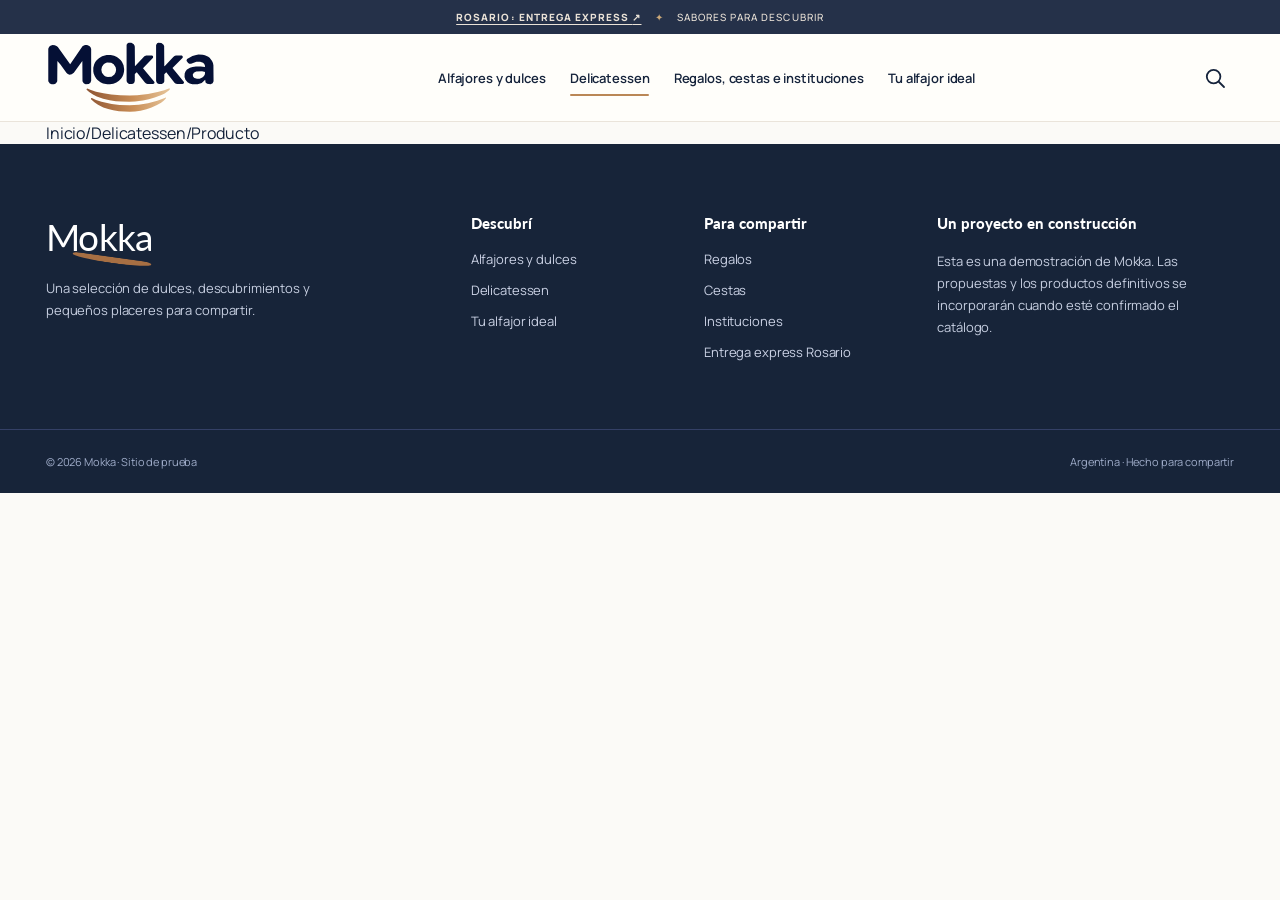
==== delicatessen-producto.html @ d9bcf31e "Create Merengo Delicatessen product detail pages with source references and related products" ====
<!doctype html>
<html lang="es-AR">
<head>
 <meta charset="utf-8">
 <meta name="viewport" content="width=device-width,initial-scale=1">
 <meta name="theme-color" content="#fbfaf7">
 <meta name="description" content="Conocé los productos de la colección Merengo Delicatessen en Mokka. Fotos, presentaciones, categorías y referencias de precio.">
 <title>Producto Delicatessen Merengo | Mokka</title>
 <link rel="preconnect" href="https://fonts.googleapis.com">
 <link rel="preconnect" href="https://fonts.gstatic.com" crossorigin>
 <link href="https://fonts.googleapis.com/css2?family=Manrope:wght@400;500;600;700;800&family=Lato:ital,wght@0,400;0,700;0,900;1,900&display=swap" rel="stylesheet">
 <link rel="stylesheet" href="styles.css">
 <script src="pages.js" defer></script>
 <script src="delicatessen-data.js" defer></script>
 <script src="delicatessen-producto.js" defer></script>
</head>
<body class="inner-page delicatessen-page deli-detail-page">
<div class="announcement"><a class="announce-local-link" href="rosario.html">ROSARIO: ENTREGA EXPRESS <span aria-hidden="true">↗</span></a> <span class="star">✦</span> SABORES PARA DESCUBRIR</div>
<header class="site-header" id="inicio">
  <div class="nav-shell wrap">
    <a class="brand" href="index.html" aria-label="Mokka, volver a Alfajores y dulces"><img src="assets/mokka-logo-premium.svg" alt="Mokka" width="184" height="94"></a>
    <nav class="desktop-nav" aria-label="Navegación principal">
      <a href="index.html">Alfajores y dulces</a>
      <a href="delicatessen.html" class="active" aria-current="page">Delicatessen</a>
      <a href="regalos.html">Regalos, cestas e instituciones</a>
      <a href="index.html#descubri">Tu alfajor ideal</a>
    </nav>
    <div class="nav-actions">
      <a class="icon-btn" href="index.html#alfajores" aria-label="Explorar el catálogo de alfajores" title="Ver alfajores">
        <svg viewBox="0 0 24 24" fill="none" aria-hidden="true"><circle cx="10.6" cy="10.6" r="6.8"/><path d="m16 16 5 5"/></svg>
      </a>
      <button id="menu-toggle" class="icon-btn menu-btn" aria-label="Abrir menú" aria-expanded="false" aria-controls="mobile-nav" type="button">
        <svg viewBox="0 0 24 24" fill="none" aria-hidden="true"><path d="M3 6h18M3 12h18M3 18h18"/></svg>
      </button>
    </div>
  </div>
  <nav id="mobile-nav" class="mobile-nav" aria-label="Navegación móvil" hidden>
    <a href="index.html">Alfajores y dulces</a>
    <a href="delicatessen.html" aria-current="page">Delicatessen</a>
    <a href="regalos.html">Regalos, cestas e instituciones</a>
    <a href="index.html#descubri">Tu alfajor ideal</a>
  
    <a href="rosario.html">Entrega express Rosario</a>
  </nav>
</header>

<main class="wrap deli-detail-main">
  <nav class="deli-detail-breadcrumb" aria-label="Ruta de navegación"><a href="index.html">Inicio</a><span aria-hidden="true">/</span><a href="delicatessen.html">Delicatessen</a><span aria-hidden="true">/</span><span id="deli-detail-crumb">Producto</span></nav>
  <section id="deli-detail-not-found" class="deli-detail-not-found" hidden>
    <h1>Este producto no está en el catálogo.</h1>
    <p>Volvé a Delicatessen para explorar los productos Merengo.</p>
    <a class="btn btn-hot" href="delicatessen.html#catalogo-deli">Ver productos <span aria-hidden="true">↗</span></a>
  </section>
  <div id="deli-detail-content" hidden>
    <section class="deli-detail-columns">
      <div class="deli-detail-photo">
        <img id="deli-detail-image" alt="" width="700" height="700">
        <span>Fotografía del fabricante. Uso de referencia para el prototipo.</span>
      </div>
      <div class="deli-detail-description">
        <div class="deli-detail-eyebrow">MERENGO · <span id="deli-detail-category"></span></div>
        <h1 id="deli-detail-name"></h1>
        <p id="deli-detail-pack" class="deli-detail-pack"></p>
        <p id="deli-detail-text"></p>
        <div id="deli-detail-tags" class="deli-product-tags"></div>
        <div class="deli-detail-pricing">
          <div class="deli-detail-price" id="deli-detail-price"></div>
          <span>Precio minorista publicado por Merengo · referencia, no precio de Mokka</span>
          <a id="deli-detail-source" href="https://alfajoresmerengo.com/productos/" target="_blank" rel="noopener noreferrer">Ver producto y precio en Merengo ↗</a>
        </div>
        <div class="deli-detail-actions">
          <button class="btn btn-hot" type="button" disabled>Comprar en Tiendanube · Próximamente</button>
          <a class="btn btn-hero-secondary" href="delicatessen.html#catalogo-deli">Volver a Delicatessen ↗</a>
        </div>
        <p class="deli-detail-disclaimer">No se procesan compras en esta maqueta. La venta, el precio final, el stock y las opciones de entrega se cargarán en la tienda Tiendanube de Mokka.</p>
      </div>
    </section>
    <section class="detail-services" aria-label="Opciones de entrega">
      <div><strong>📦 Envíos a todo el país</strong><span>Opciones y plazos según destino, al conectar Tiendanube.</span></div>
      <div><strong>🛵 Express en Rosario</strong><span>$5.000 · Gratis desde $100.000 en la zona habilitada.</span></div>
      <div><strong>🕘 Pedidos hasta las 21 h</strong><span>Entrega express sujeta a disponibilidad de mensajería.</span></div>
      <div><strong>📍 Retiro en Terminal</strong><span>Sin cargo cuando esté habilitado en el checkout.</span></div>
    </section>
    <section class="deli-related section">
      <div class="section-heading">
        <div><span class="eyebrow mini">PARA SEGUIR DESCUBRIENDO</span><h2>Más de Merengo.</h2></div>
        <a class="link-arrow" href="delicatessen.html#catalogo-deli">Ver catálogo ↗</a>
      </div>
      <div id="deli-related-grid" class="deli-product-grid"></div>
    </section>
  </div>
</main>
<footer class="footer">
  <div class="wrap footer-grid">
    <div class="footer-about"><div class="footer-logo">Mokka<span class="footer-smile"></span></div><p>Una selección de dulces, descubrimientos y pequeños placeres para compartir.</p></div>
    <div><h3>Descubrí</h3><a href="index.html">Alfajores y dulces</a><a href="delicatessen.html">Delicatessen</a><a href="index.html#descubri">Tu alfajor ideal</a></div>
    <div><h3>Para compartir</h3><a href="regalos.html">Regalos</a><a href="regalos.html#cestas">Cestas</a><a href="regalos.html#instituciones">Instituciones</a><a href="rosario.html">Entrega express Rosario</a></div>
    <div class="footer-news"><h3>Un proyecto en construcción</h3><p>Esta es una demostración de Mokka. Las propuestas y los productos definitivos se incorporarán cuando esté confirmado el catálogo.</p></div>
  </div>
  <div class="wrap footer-bottom"><span>© 2026 Mokka · Sitio de prueba</span><span>Argentina · Hecho para compartir</span></div>
</footer>

</body>
</html>
---- styles.css ----
:root{--ink:#15233B;--accent:#A76F43;--gold:#C89B64;--cream:#FBF9F5;--light:#F5EEE5;--muted:#6D706F;--border:#E9E2D9;--radius:18px}
*{box-sizing:border-box}html{scroll-behavior:smooth;scroll-padding-top:104px}body{margin:0;background:#FBFAF7;color:var(--ink);font-family:"DM Sans",Arial,sans-serif;-webkit-font-smoothing:antialiased}button,input{font:inherit}button{cursor:pointer}a{color:inherit;text-decoration:none}img{max-width:100%;display:block}h1,h2,h3,p{margin-top:0}h1,h2,h3{font-family:"DM Sans",Arial,sans-serif;letter-spacing:-.045em}h2{font-size:clamp(32px,3.4vw,52px);line-height:1.07;margin-bottom:12px;font-weight:900}em{font-style:normal;color:var(--accent)}.wrap{max-width:1320px;margin:0 auto;padding:0 46px}.section{padding-top:102px;padding-bottom:105px}.period{color:var(--accent)}.eyebrow{font-size:12px;letter-spacing:.2em;font-weight:800}.eyebrow.mini{font-size:11px;letter-spacing:.17em;color:#956638}.announcement{background:#15233B;color:white;text-align:center;padding:9px 10px;font-weight:600;font-size:10px;letter-spacing:.14em}.announcement .star{color:#C89B64;margin:0 10px}.announcement strong{color:#E8CDA6}.site-header{height:88px;background:white;position:sticky;top:0;z-index:40;box-shadow:0 1px 0 #e8e5df}.nav-shell{height:100%;display:flex;align-items:center;justify-content:space-between;gap:20px}.brand{width:170px;display:flex;align-items:center;align-self:stretch;flex-shrink:0}.brand img{width:174px;height:78px;object-fit:contain}.desktop-nav{display:flex;align-items:center;gap:38px;font-weight:800;font-size:14px}.desktop-nav a{position:relative;padding:36px 0}.desktop-nav a:after{content:"";height:3px;border-radius:10px;background:linear-gradient(90deg,var(--accent),var(--gold));position:absolute;left:0;right:0;bottom:26px;transform:scaleX(0);transition:transform .2s}.desktop-nav a:hover:after,.desktop-nav a.active:after{transform:scaleX(1)}.nav-actions{display:flex;align-items:center;gap:12px}.icon-btn{position:relative;width:37px;height:37px;background:transparent;border:0;display:grid;place-items:center;color:var(--ink);padding:5px}.icon-btn svg{width:24px;height:24px;stroke:currentColor;stroke-width:1.8;stroke-linecap:round;stroke-linejoin:round}.cart-count{position:absolute;right:-5px;top:-3px;background:var(--accent);color:white;min-width:19px;height:19px;border-radius:50%;display:grid;place-items:center;font-size:10px;font-weight:800}.menu-btn{display:none}.search-box{background:white;border-top:1px solid var(--border);box-shadow:0 20px 30px #1c103212;padding:24px 0}.search-box .wrap{display:flex;align-items:center;gap:18px}.search-box label{font-size:12px;font-weight:800;white-space:nowrap}.search-box input{border:1px solid #ded5d2;border-radius:99px;padding:13px 18px;flex:1;min-width:0;outline-color:var(--accent)}.search-box button{font-size:28px;border:0;background:none;color:var(--ink)}.mobile-nav{background:white;border-top:1px solid var(--border);padding:16px 28px;box-shadow:0 20px 30px #1c103212}.mobile-nav a{display:block;padding:11px 0;font-weight:800}.hero{min-height:590px;position:relative;display:grid;grid-template-columns:46% 54%;background:#F1E8DC;overflow:hidden}.hero-text{z-index:2;padding:92px 7% 84px max(46px,calc((100vw - 1228px)/2));background:linear-gradient(110deg,#FAF7F1 28%,#F1E8DC 100%);position:relative;display:flex;flex-direction:column;align-items:flex-start}.hero-text h1{font-size:clamp(50px,5.25vw,86px);line-height:1.01;letter-spacing:-.055em;font-weight:900;margin:26px 0 26px;white-space:nowrap}.hero-text p{max-width:430px;font-size:18px;line-height:1.65;color:#283652}.accent-dot{display:inline-block;background:var(--accent);border-radius:50%;height:7px;width:7px;margin-right:8px;vertical-align:2px}.hero-buttons{display:flex;align-items:center;gap:24px;flex-wrap:wrap;margin-top:17px}.btn{border:0;border-radius:100px;display:inline-flex;align-items:center;justify-content:center;gap:20px;padding:16px 28px;font-weight:800;font-size:15px;white-space:nowrap;transition:transform .2s,box-shadow .2s}.btn:hover{transform:translateY(-2px);box-shadow:0 10px 25px #A76F4330}.btn span{font-size:19px;font-weight:400}.btn-hot{background:var(--accent);color:white}.btn-navy{background:var(--ink);color:white}.text-link{font-weight:800;font-size:14px;border-bottom:1px solid;padding-bottom:5px}.text-link span,.link-arrow span{margin-left:6px}.hero-foot{margin-top:auto;padding-top:50px;font-size:12px;color:#707083;font-weight:700}.sparkle{color:var(--accent);font-size:23px;vertical-align:-4px;margin-right:8px}.hero-image{position:relative;overflow:hidden;background:#C9B098}.hero-image img{width:100%;height:100%;object-fit:cover;object-position:center;filter:saturate(1.08)}.hero-image:before{content:"";position:absolute;inset:0;background:linear-gradient(90deg,#F1E8DC29,transparent 34%);z-index:1;pointer-events:none}.floating-stamp{position:absolute;z-index:2;right:8%;bottom:14%;width:118px;height:118px;background:#F5E9D8;color:var(--accent);border-radius:50%;transform:rotate(13deg);display:flex;flex-direction:column;align-items:center;justify-content:center;box-shadow:0 8px 28px #2b130f20}.floating-stamp span{font-weight:900;font-size:11px;letter-spacing:.15em}.floating-stamp strong{font-family:"DM Sans",Arial,sans-serif;letter-spacing:-.05em;font-size:29px;font-weight:900}.hero-bottom-wave{position:absolute;bottom:-1px;left:0;right:0;height:40px;background:#FBFAF7;clip-path:ellipse(60% 90% at 50% 100%);z-index:3}.section-heading{display:flex;justify-content:space-between;align-items:end;gap:25px;margin-bottom:34px}.section-heading h2{margin-top:11px}.section-heading p{color:var(--muted);margin:0;font-size:15px}.link-arrow{background:none;border:0;color:var(--accent);font-size:14px;text-decoration:underline;font-weight:800;white-space:nowrap;margin-bottom:9px}.wiggle{font-size:33px;color:#C79B68;display:inline-block;transform:rotate(10deg)}.brands-grid{display:grid;grid-template-columns:repeat(4,minmax(0,1fr));gap:17px}.brand-card{border:0;text-align:center;border-radius:24px;background:#F7F1E9;padding:23px 12px 18px;min-height:330px;display:flex;flex-direction:column;align-items:center;justify-content:space-between;overflow:hidden;transition:transform .2s,box-shadow .2s}.brand-card:hover{transform:translateY(-6px);box-shadow:0 14px 28px #15233B14}.brand-merengo{background:#F5EFE6}.brand-zafarrancho{background:#F4EBDD}.brand-quinta{background:#f5eee6}.brand-entredos{background:#ebf3ec}.brand-havanna{background:#F2EADF}.brand-title{font-size:31px;line-height:1.1;min-height:50px;display:flex;align-items:center;justify-content:center;letter-spacing:-.055em;font-weight:900;color:#55211c}.brand-title.cursive{font-family:Georgia,serif;font-style:italic;letter-spacing:-.08em}.brand-zafarrancho .brand-title{color:#bd2320;font-size:26px}.brand-entredos .brand-title{color:#142c3c}.brand-havanna .brand-title{font-size:25px;letter-spacing:.03em}.brand-photo{display:block;height:170px;width:100%;border-radius:17px;overflow:hidden;mix-blend-mode:multiply}.brand-photo img{width:100%;height:100%;object-fit:cover;transition:transform .3s}.brand-card:hover img{transform:scale(1.07)}.brand-link{font-weight:800;font-size:12px;display:flex;gap:10px;align-items:center}.brand-link b{font-size:16px}.quiz-section{background:linear-gradient(111deg,#F6F0E8 0%,#F6F1E9 100%);position:relative;overflow:hidden}.quiz-section:before{content:"";position:absolute;width:330px;height:330px;border:55px solid #E7D9C7;border-radius:50%;right:-240px;top:-180px}.quiz-layout{display:grid;grid-template-columns:29% 71%;gap:36px;position:relative}.quiz-top h2{font-size:clamp(35px,3.5vw,57px);margin-top:14px}.quiz-top p{font-size:15px;line-height:1.75;color:#36415f;max-width:340px}.quiz-tip{font-size:13px;color:#816C57;font-weight:700;margin-top:24px}.quiz-tip span{color:var(--accent);font-size:20px;vertical-align:-2px;margin-right:7px}.preference-grid{display:grid;grid-template-columns:repeat(5,minmax(0,1fr));gap:11px}.preference{background:#FAF7F1;border:2px solid transparent;position:relative;border-radius:22px;min-height:164px;padding:16px 8px;display:flex;flex-direction:column;justify-content:center;align-items:center;gap:13px;transition:transform .16s,border-color .16s,background .16s}.preference:hover{transform:translateY(-3px)}.preference[aria-pressed=true]{border-color:var(--accent);background:white}.preference-emoji{font-size:50px;line-height:1.2}.preference strong{font-size:13px;line-height:1.3;text-align:center;font-weight:900}.option-check{position:absolute;right:-8px;top:-10px;background:var(--accent);color:white;border-radius:50%;height:26px;width:26px;place-items:center;font-weight:900;display:none}.preference[aria-pressed=true] .option-check{display:grid}.quiz-cta{display:flex;align-items:center;gap:24px;margin-top:26px}.muted-link{background:none;border:0;color:#776A5A;text-decoration:underline;font-weight:700;font-size:12px}.products-section{padding-bottom:115px}.products-grid{display:grid;grid-template-columns:repeat(4,minmax(0,1fr));gap:24px}.product-card{border:1px solid var(--border);border-radius:20px;background:white;overflow:hidden;display:flex;flex-direction:column;transition:box-shadow .2s,transform .2s}.product-card:hover{transform:translateY(-4px);box-shadow:0 14px 30px #15233B13}.product-photo{height:245px;overflow:hidden;position:relative;background:#F5EEE6}.product-photo img{width:100%;height:100%;object-fit:cover;transition:transform .3s}.product-card:hover img{transform:scale(1.05)}.product-tag{position:absolute;top:13px;left:13px;background:#fffdf7;color:var(--ink);border-radius:99px;padding:7px 12px;font-size:10px;font-weight:800;box-shadow:0 3px 9px #0000000c}.product-body{padding:20px 18px 18px;display:flex;flex-direction:column;flex:1}.product-brand{font-size:11px;letter-spacing:.1em;color:var(--accent);font-weight:900;text-transform:uppercase}.product-title{font-size:20px;line-height:1.18;margin:9px 0 10px;font-weight:900}.product-desc{font-size:12px;line-height:1.5;color:var(--muted);flex:1}.product-bottom{display:flex;align-items:center;justify-content:space-between;gap:8px;margin-top:15px}.product-bottom strong{font-size:18px}.add-cart{background:var(--ink);color:white;border:0;border-radius:99px;padding:10px 13px;font-size:12px;font-weight:800}.add-cart:hover{background:var(--accent)}.demo-disclaimer{color:#777b8a;font-size:11px;line-height:1.6;margin:25px 0 0}.active-filter{font-size:12px;font-weight:800;background:#F6EEE4;color:#845B39;padding:8px 15px;border-radius:99px;width:max-content;margin:-10px 0 20px}.empty-products{grid-column:1/-1;padding:55px;border:1px dashed #CCB99F;border-radius:25px;text-align:center;color:#525a70}.gift-section{background:#F5EEE3;padding:0}.gift-layout{display:grid;grid-template-columns:1fr 1fr;align-items:stretch;min-height:465px;padding:0}.gift-photo{min-height:465px;overflow:hidden}.gift-photo img{width:100%;height:100%;object-fit:cover}.gift-text{padding:70px 8%;display:flex;flex-direction:column;align-items:flex-start;justify-content:center}.gift-text h2{font-size:clamp(38px,4vw,61px);max-width:500px;margin:13px 0 23px}.gift-text p{max-width:460px;line-height:1.8;color:#40506b;font-size:16px;margin-bottom:30px}.tiny-note{color:#8E7560;font-size:12px;margin-top:25px;font-weight:800}.marquee{background:#A76F43;color:white;overflow:hidden;font-family:"DM Sans",Arial,sans-serif;font-weight:900;font-size:22px;letter-spacing:.035em;white-space:nowrap;padding:17px 0}.marquee div{width:max-content;margin:auto}.marquee span{color:#E3C598;margin:0 16px}.footer{background:#15233B;color:white;padding:70px 0 24px}.footer-grid{display:grid;grid-template-columns:2fr 1fr 1fr 1.55fr;gap:42px}.footer h3{font-size:15px;letter-spacing:0;font-weight:900;margin:0 0 18px}.footer p{color:#c6cee0;line-height:1.7;font-size:13px}.footer a,.footer-note{display:block;color:#cbd2e5;font-size:13px;margin-bottom:13px}.footer a:hover{color:white}.footer-logo{font-family:"DM Sans",Arial,sans-serif;font-weight:900;font-size:37px;position:relative;display:inline-block;margin:0 0 18px;letter-spacing:-.05em}.footer-smile{height:8px;width:80px;position:absolute;bottom:-4px;left:26px;border-bottom:6px solid var(--accent);border-radius:50%;transform:rotate(8deg)}.footer-about p{max-width:290px}.footer-news form{display:flex;border:1px solid #647091;border-radius:9px;height:42px;overflow:hidden}.footer-news input{min-width:0;flex:1;background:transparent;color:white;border:0;padding:0 13px;outline:0;font-size:12px}.footer-news input::placeholder{color:#abb7d5}.footer-news button{background:var(--accent);color:white;border:0;width:44px;font-size:21px}.footer-news small{display:block;font-size:10px;color:#8894b4;margin-top:10px}.footer-bottom{border-top:1px solid #344066;margin-top:55px;padding-top:24px;display:flex;align-items:center;justify-content:space-between;font-size:11px;color:#9facc9}.footer-note{font-size:12px}.cart-backdrop{position:fixed;inset:0;background:#15233B7c;z-index:60}.cart-drawer{position:fixed;top:0;bottom:0;right:0;width:min(465px,100%);z-index:61;background:white;display:flex;flex-direction:column;transform:translateX(104%);transition:transform .26s ease;box-shadow:-10px 0 50px #15233B23}.cart-drawer.open{transform:translateX(0)}.drawer-top{display:flex;justify-content:space-between;align-items:center;border-bottom:1px solid #eee;padding:30px}.drawer-top h2{font-size:28px;margin:8px 0 0}.drawer-top h2 span{color:var(--accent)}.drawer-top button{background:none;border:0;font-size:31px}.cart-items{padding:20px 30px;flex:1;overflow:auto}.cart-line{display:flex;justify-content:space-between;gap:12px;padding:17px 0;border-bottom:1px solid #eee}.cart-line strong{font-size:15px}.cart-line small{display:block;color:#70758a;margin:7px 0}.cart-line button{background:none;border:0;color:var(--accent);font-weight:800;font-size:12px}.drawer-bottom{padding:25px 30px 32px;border-top:1px solid #eee}.drawer-total{display:flex;justify-content:space-between;margin-bottom:17px}.drawer-total strong{font-size:22px}.drawer-bottom .btn{width:100%}.drawer-bottom p{font-size:11px;color:#71778c;margin:14px 0 0;text-align:center}.toast{position:fixed;bottom:30px;left:50%;transform:translate(-50%,90px);background:#15233B;color:white;border-radius:99px;padding:13px 22px;z-index:75;font-size:13px;font-weight:800;box-shadow:0 10px 35px #15233B30;opacity:0;transition:all .2s;pointer-events:none}.toast.show{opacity:1;transform:translate(-50%,0)}[hidden]{display:none!important}
@media(max-width:1180px){.wrap{padding:0 28px}.desktop-nav{gap:22px}.hero-text{padding-left:50px;padding-right:20px}.hero-text h1{font-size:clamp(48px,5.1vw,70px)}.quiz-layout{grid-template-columns:1fr}.quiz-top p{max-width:700px}.preference-grid{max-width:100%}.product-photo{height:210px}.brand-photo{height:140px}.brand-card{min-height:305px}}
@media(max-width:850px){.site-header{height:76px}.brand{width:150px}.brand img{width:150px;height:70px}.desktop-nav{display:none}.menu-btn{display:grid}.hero{grid-template-columns:1fr;min-height:0}.hero-text{padding:55px 28px 42px}.hero-text h1{font-size:clamp(46px,8.5vw,75px);white-space:normal;margin:18px 0}.hero-image{height:410px}.hero-foot{padding-top:35px}.hero-bottom-wave{height:22px}.section{padding-top:70px;padding-bottom:70px}.brands-grid{grid-template-columns:repeat(3,minmax(0,1fr))}.preference-grid{grid-template-columns:repeat(3,minmax(0,1fr))}.products-grid{grid-template-columns:repeat(2,minmax(0,1fr))}.gift-layout{grid-template-columns:1fr}.gift-photo{min-height:380px;height:380px}.gift-text{padding:60px 28px}.footer-grid{grid-template-columns:repeat(2,1fr)}}
@media(max-width:560px){.announcement{font-size:9px;letter-spacing:.045em}.wrap{padding:0 19px}.site-header{height:66px}.brand{width:129px}.brand img{width:129px;height:59px}.nav-actions{gap:5px}.icon-btn{width:33px;height:33px}.hero-text{padding:41px 23px 37px}.hero-text h1{font-size:clamp(43px,10vw,62px);margin:17px 0}.hero-text p{font-size:15px}.hero-buttons{gap:18px}.btn{padding:14px 22px;font-size:13px}.hero-foot{padding-top:27px;font-size:11px}.hero-image{height:325px}.floating-stamp{width:90px;height:90px;right:6%;bottom:10%}.floating-stamp strong{font-size:24px}.section{padding-top:55px;padding-bottom:65px}.section-heading{align-items:start;flex-direction:column;gap:16px}.section-heading h2{font-size:34px}.brands-grid{grid-template-columns:repeat(2,minmax(0,1fr));gap:11px}.brand-card{min-height:265px;padding:18px 8px 14px;border-radius:19px}.brand-title{font-size:25px;min-height:45px}.brand-zafarrancho .brand-title{font-size:21px}.brand-photo{height:132px}.brand-link{font-size:11px}.quiz-layout{gap:19px}.quiz-top h2{font-size:39px}.preference-grid{grid-template-columns:repeat(2,minmax(0,1fr));gap:10px}.preference{min-height:135px}.preference-emoji{font-size:36px}.preference strong{font-size:12px}.quiz-cta{gap:12px;flex-wrap:wrap}.products-grid{gap:12px}.product-photo{height:165px}.product-body{padding:12px}.product-title{font-size:16px}.product-desc{font-size:11px}.product-bottom{align-items:flex-start;flex-direction:column}.product-bottom strong{font-size:15px}.add-cart{width:100%;padding:9px}.gift-photo{min-height:270px;height:270px}.gift-text h2{font-size:39px}.gift-text{padding:48px 22px}.footer{padding-top:55px}.footer-grid{grid-template-columns:1fr 1fr;gap:30px 18px}.footer-about,.footer-news{grid-column:span 2}.footer-bottom{gap:10px;flex-direction:column;align-items:flex-start}.search-box .wrap{flex-wrap:wrap}.search-box label{width:100%}.search-box input{flex:1}.cart-items{padding:15px 22px}.drawer-top,.drawer-bottom{padding:22px}}
@media(prefers-reduced-motion:reduce){*,*:before,*:after{scroll-behavior:auto!important;transition:none!important}}


.deli-section{padding-top:0}.deli-block{background:#e9edf3;border-radius:30px;min-height:240px;display:grid;grid-template-columns:250px 1fr auto;gap:32px;align-items:center;padding:35px 45px}.deli-icon{font-size:76px;white-space:nowrap}.deli-icon span{font-size:30px;color:var(--accent)}.deli-block h2{font-size:clamp(29px,3vw,44px);margin:11px 0}.deli-block p{font-size:14px;line-height:1.65;max-width:560px;margin:0;color:#4b5570}.deli-coming{color:#876039;font-size:11px;letter-spacing:.12em;font-weight:900;align-self:start;white-space:nowrap}.brand-card.selected{outline:3px solid var(--accent);outline-offset:2px}
@media(max-width:1000px){.deli-block{grid-template-columns:140px 1fr;gap:20px}.deli-coming{grid-column:2;align-self:auto}.deli-icon{font-size:46px}}
@media(max-width:560px){.deli-block{grid-template-columns:1fr;padding:27px 24px;border-radius:24px;gap:12px}.deli-icon{font-size:46px}.deli-coming{grid-column:auto}}

.brand-saboree{background:#fff2e8}.brand-saboree .brand-title{color:#7c3429;font-family:Georgia,serif;font-size:30px}.brand-santafesino{background:#fcf3e9}.brand-santafesino .brand-title{font-family:Georgia,serif;font-size:26px;color:#945237}


/* MOKKA / premium 2026 theme
   Warm ivory, toasted caramel and espresso accents — original layout and mechanics retained. */
body{background:#FBFAF7;color:var(--ink);font-weight:400}
h1,h2,h3{font-family:"DM Sans",Arial,sans-serif;letter-spacing:-.045em}
h2{font-weight:800;letter-spacing:-.045em}
em{color:#94643B;font-family:"Fraunces",Georgia,serif;font-style:italic;font-weight:500;letter-spacing:-.065em}
a:focus-visible,button:focus-visible,input:focus-visible{outline:2px solid #9C714A;outline-offset:4px}
.announcement{background:#253149;color:#EAE2D7;letter-spacing:.105em;font-weight:500;padding:10px}
.announcement strong{color:#E5C69E;font-weight:700}
.announcement .star{color:#CBA879}
.site-header{background:#fffefa;box-shadow:none;border-bottom:1px solid #EAE4DB}
.desktop-nav{font-weight:650;gap:31px}
.desktop-nav a:after{height:2px;background:#BA8756;bottom:27px}
.brand img{filter:none}
.cart-count{background:#A8764A}
.hero{min-height:600px;background:#F3EBE0}
.hero-text{background:linear-gradient(110deg,#FCFAF6 17%,#F5EEE5 100%);padding-top:100px;padding-bottom:84px}
.hero-text h1{font-weight:800;line-height:1.06;letter-spacing:-.055em;font-size:clamp(48px,5.1vw,80px);margin:29px 0 26px}
.hero-text p{color:#515B65;line-height:1.75;font-size:17px}
.hero-foot{color:#827666;font-size:12px}
.eyebrow{color:#6F5D4D;font-weight:700;letter-spacing:.165em}
.eyebrow.mini{color:#93734E}
.accent-dot{background:#B38356}
.sparkle,.period{color:#B38356}
.btn{border-radius:11px;padding:16px 24px;gap:24px;font-weight:650;letter-spacing:.005em;box-shadow:0 5px 12px #15233B09}
.btn:hover{box-shadow:0 14px 24px #15233B1a;transform:translateY(-2px)}
.btn-hot{background:#27364D;color:#fff}
.btn-hot:hover{background:#182943}
.btn-navy{background:#A16E45;color:#fff}
.btn-navy:hover{background:#86552F}
.text-link{border-bottom-color:#BFA98C;font-weight:650}
.hero-image{background:#CDAF94}
.hero-image img{filter:saturate(.97) contrast(1.02)}
.floating-stamp{background:#FAF6EE;color:#765333;width:102px;height:102px;transform:rotate(8deg);box-shadow:0 9px 28px #4A30231F;border:1px solid #E7DAC6}
.floating-stamp strong{font-size:25px;font-weight:700}
.hero-bottom-wave{background:#FBFAF7;height:27px}
.section{padding-top:93px;padding-bottom:97px}
.section-heading h2{font-weight:800}
.section-heading p{color:#707272}
.wiggle{color:#C69E6A;font-size:25px}
.link-arrow{color:#81572F;text-decoration:none;border-bottom:1px solid #CDBA9F;padding-bottom:4px;font-weight:700}
.brands-grid{gap:18px}
.brand-card,.brand-merengo,.brand-zafarrancho,.brand-quinta,.brand-entredos,.brand-havanna,.brand-saboree,.brand-santafesino{background:#F5F0E9;border:1px solid #EBE2D6;border-radius:16px;padding:23px 12px 16px}
.brand-card:hover{box-shadow:0 15px 28px #18294312;transform:translateY(-3px);border-color:#CDBCA4}
.brand-card.selected{outline:2px solid #A77A4D;outline-offset:3px}
.brand-title{color:#50392D;font-weight:800}
.brand-zafarrancho .brand-title{color:#693F2C}
.brand-entredos .brand-title{color:#303F40}
.brand-photo{border-radius:10px;mix-blend-mode:normal}
.brand-link{font-weight:650;color:#6F5138}
.quiz-section{background:linear-gradient(110deg,#F2ECE3 0%,#F8F3EB 100%)}
.quiz-section:before{border-color:#E8DDCF;width:270px;height:270px;right:-200px;top:-180px}
.quiz-top p{color:#636768}
.quiz-tip{color:#8A7967}
.quiz-tip span{color:#9E7850}
.preference{background:#FFFCF8;border:1px solid #E4DACE;border-radius:15px;box-shadow:0 5px 17px #473A2908}
.preference:hover{border-color:#C5A984}
.preference[aria-pressed=true]{border:2px solid #A97B4C;background:#FEFDF9;box-shadow:0 8px 24px #7153351B}
.preference-emoji{font-size:39px}
.preference strong{font-weight:700;color:#314056}
.option-check{background:#A67A50}
.muted-link{color:#766F67}
.products-grid{gap:20px}
.product-card{border-radius:16px;border:1px solid #E8E1D9;box-shadow:0 2px 9px #27231A06}
.product-card:hover{transform:translateY(-3px);box-shadow:0 15px 30px #16213712}
.product-photo{background:#F6F0E7}
.product-tag{background:#FBF9F3;color:#6F5138;font-weight:650;border:1px solid #EDE3D4}
.product-brand{color:#956B43;letter-spacing:.13em}
.product-title{font-weight:750}
.add-cart{background:#27364D;font-weight:650}
.add-cart:hover{background:#9C7046}
.active-filter{color:#7D5636;background:#F1E7DB}
.deli-block{background:#EFEBE4}
.deli-coming{color:#9B704C}
.gift-section{background:#F4EEE5}
.gift-text p{color:#696963}
.tiny-note{color:#7A6858}
.marquee{background:#9C6D47;color:#FFFCF8;font-size:16px;letter-spacing:.10em;padding:15px 0;font-weight:650}
.marquee span{color:#E9CB9C}
.footer{background:#172439}
.footer-news button{background:#A7764E}
.footer-news button:hover{background:#8B5E3C}
.toast{background:#27364D}
@media(max-width:850px){.hero-text{padding:55px 28px 42px}.hero-text h1{font-size:clamp(46px,8.5vw,75px)}.section{padding-top:70px;padding-bottom:70px}.floating-stamp{width:90px;height:90px}}
@media(max-width:560px){.hero-text{padding:41px 23px 37px}.hero-text h1{font-size:clamp(43px,10vw,61px)}.hero-text p{font-size:15px}.section{padding-top:55px;padding-bottom:65px}.brand-card{padding:17px 8px 14px}.preference-emoji{font-size:34px}.product-card{border-radius:13px}}


/* Nov 2026: editorial storefront refresh — alfajor-led hero and more refined typography. */
:root{
  --heading-font:"DM Serif Display", Georgia, "Times New Roman", serif;
  --body-font:"Manrope", Arial, Helvetica, sans-serif;
}
html,body{font-family:var(--body-font)}
body{font-weight:400;letter-spacing:-.008em}
button,input,textarea,select{font-family:var(--body-font)}
h1,h2,h3{font-family:var(--heading-font);font-weight:400;letter-spacing:-.023em}
h2{font-weight:400;letter-spacing:-.022em;line-height:1.1}
h2 em,h1 em,.gift-text h2 em,.quiz-top h2 em{font-family:var(--heading-font);font-style:italic;font-weight:400;letter-spacing:-.028em;color:#99643f}
.eyebrow,.eyebrow.mini{font-family:var(--body-font);font-weight:700;letter-spacing:.19em}
.desktop-nav{font-family:var(--body-font);font-size:13px;font-weight:600}
.section-heading h2{font-family:var(--heading-font);font-weight:400;letter-spacing:-.025em;font-size:clamp(39px,4vw,61px)}
.section-heading p{font-size:14px}
.hero{
  min-height:615px;
  grid-template-columns:48% 52%;
  background:#f4ebdf;
}
.hero-text{
  background:#faf6ef;
  padding-top:109px;
  padding-bottom:80px;
  padding-right:6%;
}
.hero-text h1{
  font-family:var(--heading-font);
  font-size:clamp(61px,5.7vw,91px);
  font-weight:400;
  letter-spacing:-.034em;
  line-height:.99;
  margin:34px 0 29px;
  white-space:normal;
}
.hero-text h1 em{
  display:inline-block;
  font-weight:400;
  font-style:italic;
  white-space:nowrap;
}
.hero-text p{
  font-family:var(--body-font);
  color:#5d5a52;
  font-size:16px;
  line-height:1.85;
  max-width:405px;
}
.hero-text .eyebrow{color:#805e42;font-size:11px;letter-spacing:.16em}
.hero-image{
  position:relative;
  background:radial-gradient(ellipse at 48% 44%,#fff3e6 0%,#f0ddc6 55%,#e4cfb5 100%);
  display:flex;
  align-items:center;
  justify-content:center;
  padding:55px 42px 62px;
}
.hero-image:before{
  content:"";
  position:absolute;
  pointer-events:none;
  z-index:0;
  width:min(64vw,475px);
  height:min(64vw,475px);
  background:#f9ecda;
  border:1px solid #e5d0b4;
  opacity:.5;
  border-radius:50%;
  top:50%;left:50%;
  transform:translate(-50%,-50%);
}
.hero-image img{
  position:relative;
  z-index:1;
  width:min(100%,525px);
  height:auto;
  max-height:490px;
  aspect-ratio:1/1;
  object-fit:contain;
  object-position:center;
  border-radius:12px;
  filter:contrast(1.02) saturate(.96);
  mix-blend-mode:multiply;
  box-shadow:none;
}
.hero-image-caption{
  position:absolute;
  z-index:2;
  bottom:41px;
  right:40px;
  font-size:11px;
  letter-spacing:.09em;
  text-transform:uppercase;
  color:#816447;
  background:#fffaf4dc;
  padding:9px 13px;
  border:1px solid #ead8c5;
}
.hero-bottom-wave{display:none}
.hero-foot{padding-top:50px;font-family:var(--body-font);font-size:11px;letter-spacing:.08em;text-transform:uppercase;color:#937e67}
.btn{font-family:var(--body-font);font-size:13px;font-weight:700;letter-spacing:.025em}
.text-link,.brand-link,.link-arrow,.product-brand{font-family:var(--body-font)}
.brand-title{font-family:var(--heading-font);letter-spacing:-.035em;font-weight:400}
.brand-title.cursive{font-family:var(--heading-font);font-style:italic;font-weight:400;letter-spacing:-.06em}
.brand-saboree .brand-title,.brand-santafesino .brand-title{font-family:var(--heading-font);font-weight:400}
.quiz-top h2,.gift-text h2{font-family:var(--heading-font);font-weight:400;letter-spacing:-.02em}
.quiz-top h2{font-size:clamp(44px,4vw,62px)}
.gift-text h2{font-size:clamp(46px,4.5vw,72px)}
.product-title{font-family:var(--heading-font);font-size:24px;font-weight:400;letter-spacing:-.015em;line-height:1.14}
.deli-block h2{font-family:var(--heading-font)}
.footer-logo{font-family:var(--heading-font);font-weight:400;letter-spacing:-.02em}
.marquee{font-family:var(--body-font);font-size:12px}
@media(max-width:1180px){
  .hero-text h1{font-size:clamp(53px,5.3vw,77px)}
  .hero-image{padding:42px 25px 58px}
}
@media(max-width:850px){
  .hero{grid-template-columns:1fr;min-height:0}
  .hero-text{padding:55px 28px 46px}
  .hero-text h1{font-size:clamp(60px,9.5vw,82px);margin:22px 0}
  .hero-image{height:475px;padding:24px}
  .hero-image img{width:min(82%,410px);max-height:410px}
  .hero-image:before{width:390px;height:390px}
  .hero-image-caption{bottom:25px;right:27px}
}
@media(max-width:560px){
  .hero-text{padding:46px 23px 38px}
  .hero-text h1{font-size:clamp(50px,12vw,68px);line-height:1.02}
  .hero-text h1 em{white-space:normal}
  .hero-text p{font-size:15px;line-height:1.7}
  .hero-foot{padding-top:34px;font-size:10px}
  .hero-image{height:365px;padding:20px}
  .hero-image img{width:min(94%,335px);max-height:335px}
  .hero-image:before{width:310px;height:310px}
  .hero-image-caption{bottom:15px;right:14px;font-size:9px;padding:6px 8px}
  .section-heading h2{font-size:clamp(34px,9vw,44px)}
  .quiz-top h2{font-size:43px}
  .product-title{font-size:20px}
}

/* Use the actual editorial alfajor photograph full-bleed, as in the approved mockup. */
.hero-image{padding:0;display:block;overflow:hidden;background:#e8d2bc}
.hero-image:before{display:none;content:none}
.hero-image img{display:block;width:100%;height:100%;max-width:none;max-height:none;aspect-ratio:auto;object-fit:cover;object-position:52% center;border:0;border-radius:0;mix-blend-mode:normal;filter:none;box-shadow:none}
@media(max-width:850px){.hero-image{height:425px;padding:0}.hero-image img{width:100%;height:100%;max-width:none;max-height:none;object-position:center}}
@media(max-width:560px){.hero-image{height:310px;padding:0}.hero-image img{width:100%;height:100%;max-width:none;max-height:none;object-position:center}}


/* Mobile brand cards: use nearly the full screen width while retaining two columns. */
@media(max-width:560px){
  .brands-section.wrap{
    padding-left:9px;
    padding-right:9px;
  }
  .brands-grid{
    grid-template-columns:repeat(2,minmax(0,1fr));
    gap:8px;
  }
  .brands-grid .brand-card{
    min-width:0;
    padding:16px 7px 14px;
    border-radius:16px;
  }
  .brands-grid .brand-title{
    font-size:clamp(22px,6.4vw,30px);
    max-width:100%;
    overflow-wrap:break-word;
  }
  .brands-grid .brand-zafarrancho .brand-title{
    font-size:clamp(20px,5.8vw,28px);
  }
  .brands-grid .brand-photo{
    width:100%;
    height:auto;
    aspect-ratio:1/1;
    border-radius:11px;
  }
  .brands-grid .brand-photo img{
    width:100%;
    height:100%;
    object-fit:cover;
  }
}


/* MOKKA RESEARCH CATALOG — nov 2026 */
.brands-grid{grid-template-columns:repeat(5,minmax(0,1fr));gap:13px}
.brand-card,.brand-merengo,.brand-zafarrancho,.brand-quinta,.brand-entredos,.brand-havanna,.brand-saboree,.brand-santafesino{
  min-height:298px;
  gap:11px;
  padding:18px 12px 16px;
}
.brand-card{justify-content:flex-start}
.brand-title{
  min-height:48px;
  font-family:var(--heading-font);
  font-size:clamp(19px,2.05vw,27px);
  font-style:normal;
  font-weight:400;
  line-height:1.07;
  letter-spacing:-.025em;
  overflow-wrap:anywhere;
  display:flex;align-items:center;justify-content:center;
}
.brand-photo{height:auto;aspect-ratio:1/1;border-radius:11px;background:#fff8ef;mix-blend-mode:normal;width:100%;display:block;position:relative}
.brand-photo img{width:100%;height:100%;object-fit:contain;object-position:center}
.brand-origin{font-family:var(--body-font);font-size:10px;letter-spacing:.03em;line-height:1.3;color:#8c7964;margin-top:0;min-height:25px}
.brand-link{font-weight:700;margin-top:auto;color:#74553c}
.brand-disclaimer{font-family:var(--body-font);font-size:11px;line-height:1.7;color:#888074;margin:21px 0 0;max-width:850px}
.brand-card:focus-visible{outline:2px solid #b18b5f;outline-offset:3px}
.photo-unavailable:after{content:"Foto por confirmar";position:absolute;inset:0;display:grid;place-items:center;padding:12px;text-align:center;font-size:11px;color:#9a8266;line-height:1.4;background:linear-gradient(140deg,#fbf7f0,#eadfd1)}
.quiz-content{min-width:0}
.quiz-group{margin-bottom:20px}
.quiz-group h3{font-family:var(--heading-font);font-size:24px;font-weight:400;line-height:1.1;margin:0 0 12px;color:#695340}
.quiz-group+.quiz-group{border-top:1px solid #dcd0c1;padding-top:20px}
.quiz-group .preference-grid{grid-template-columns:repeat(4,minmax(0,1fr));gap:9px}
.quiz-group .preference{min-height:128px;padding:13px 8px;gap:8px;border-radius:14px}
.quiz-group .preference .preference-emoji{font-size:34px}
.quiz-group .preference strong{font-size:11px;line-height:1.3}
.quiz-cta{margin-top:25px}
.product-photo{display:block;position:relative;background:#f9f4ed}
.product-photo img{object-fit:contain;padding:10px}
.product-tag{font-size:10px;top:11px;left:11px}
.product-body{padding:19px 17px 17px}
.product-desc{font-size:12px;line-height:1.65}
.trait-list{display:flex;flex-wrap:wrap;gap:5px;margin:13px 0}
.trait-list span{background:#f4eee5;border:1px solid #eadbc8;border-radius:99px;padding:5px 8px;font-family:var(--body-font);font-size:10px;color:#725f4c;font-weight:600}
.catalog-caution{color:#896b45;font-family:var(--body-font);font-size:11px;line-height:1.5;margin:8px 0 2px}
.source-link{font-size:11px;font-family:var(--body-font);text-decoration:underline;text-underline-offset:3px;color:#706154;font-weight:700;white-space:nowrap}
.product-bottom{gap:10px}
.product-bottom .add-cart{font-size:11px;padding:10px 12px;white-space:nowrap}
@media(max-width:1170px){
  .brands-grid{grid-template-columns:repeat(4,minmax(0,1fr))}
  .brand-title{font-size:clamp(20px,2.6vw,27px)}
}
@media(max-width:850px){
  .brands-grid{grid-template-columns:repeat(3,minmax(0,1fr))}
  .quiz-group .preference-grid{grid-template-columns:repeat(4,minmax(0,1fr))}
}
@media(max-width:560px){
  .brands-section.wrap{padding-left:9px;padding-right:9px}
  .brands-grid{grid-template-columns:repeat(2,minmax(0,1fr));gap:8px}
  .brands-grid .brand-card{min-height:260px;padding:14px 7px 12px;gap:9px;border-radius:16px}
  .brands-grid .brand-title,
  .brands-grid .brand-zafarrancho .brand-title{font-size:clamp(19px,5.6vw,27px);min-height:45px;line-height:1.07}
  .brands-grid .brand-photo{aspect-ratio:1/1;border-radius:10px;width:100%;height:auto}
  .brands-grid .brand-photo img{object-fit:contain}
  .brand-origin{font-size:9px;min-height:25px}
  .brand-link{font-size:11px}
  .quiz-group .preference-grid{grid-template-columns:repeat(2,minmax(0,1fr))}
  .quiz-group .preference{min-height:115px}
  .quiz-group .preference .preference-emoji{font-size:29px}
  .product-bottom{flex-wrap:wrap;flex-direction:row;align-items:center}
  .product-bottom .source-link{font-size:10px}
  .product-bottom .add-cart{width:auto;min-width:94px;flex:1}
  .trait-list span{font-size:9px}
}


/* Wider research-product cards on phones: match the brand grid's edge-to-edge rhythm. */
@media(max-width:560px){
  .products-section.wrap{
    padding-left:9px;
    padding-right:9px;
  }
  .products-grid{
    grid-template-columns:repeat(2,minmax(0,1fr));
    gap:8px;
  }
  .products-grid .product-card{
    min-width:0;
    border-radius:15px;
  }
  .products-grid .product-photo{
    height:auto;
    aspect-ratio:1/1;
  }
  .products-grid .product-photo img{
    width:100%;
    height:100%;
    object-fit:contain;
    padding:6px;
  }
  .products-grid .product-body{
    min-width:0;
    padding:14px 11px 15px;
  }
  .products-grid .product-title{
    font-size:clamp(19px,5.4vw,23px);
    line-height:1.12;
    overflow-wrap:break-word;
  }
  .products-grid .product-brand{font-size:10px;line-height:1.4}
  .products-grid .product-desc{font-size:12px;line-height:1.55}
  .products-grid .product-tag{
    font-size:9px;
    top:8px;
    left:8px;
    padding:6px 8px;
    max-width:calc(100% - 16px);
    white-space:normal;
  }
  .products-grid .trait-list{gap:4px}
  .products-grid .trait-list span{padding:4px 7px}
  .products-grid .product-bottom{gap:8px}
}


/* Mobile-first visual entry — photo immediately below navigation; all text OVER the alfajor. */
@media(max-width:850px){
  .announcement{display:none}
  .hero{
    position:relative;
    isolation:isolate;
    display:block;
    width:100%;
    height:calc(100vh - 76px);
    height:calc(100svh - 76px);
    min-height:560px;
    max-height:800px;
    overflow:hidden;
    background:#3f2b23;
  }
  .hero-image{
    position:absolute;
    z-index:0;
    inset:0;
    width:100%;
    height:100%;
    padding:0;
    background:#4a3226;
  }
  .hero-image img{
    display:block;
    position:absolute;
    inset:0;
    width:100%;
    height:100%;
    max-width:none;
    max-height:none;
    object-fit:cover;
    object-position:54% center;
    filter:none;
  }
  .hero-image::after{
    content:"";
    position:absolute;
    z-index:2;
    inset:0;
    background:linear-gradient(180deg,
      rgba(24,17,15,0.03) 0%,
      rgba(24,17,15,0.04) 28%,
      rgba(24,17,15,0.16) 48%,
      rgba(24,17,15,0.63) 70%,
      rgba(24,17,15,0.94) 100%);
    pointer-events:none;
  }
  .hero-text{
    position:absolute;
    z-index:3;
    inset:0;
    display:flex;
    flex-direction:column;
    align-items:flex-start;
    justify-content:flex-end;
    padding:35px 30px 46px;
    background:transparent;
    color:#fffaf3;
  }
  .hero-text .eyebrow{
    font-size:10px;
    color:#f6ddbb;
    font-weight:700;
    letter-spacing:.16em;
  }
  .hero-text h1{
    margin:17px 0 19px;
    max-width:750px;
    color:#fffaf3;
    font-size:clamp(54px,8vw,78px);
    line-height:1.02;
    font-weight:400;
    letter-spacing:-.025em;
    text-wrap:balance;
  }
  .hero-text h1 em{color:#e6bb88;font-weight:400}
  .hero-text p{
    color:#fff6eb;
    max-width:490px;
    font-size:15px;
    line-height:1.65;
    margin-bottom:15px;
    text-shadow:0 1px 8px #1a141273;
  }
  .hero-buttons{margin-top:9px;gap:18px}
  .hero .btn-hot{
    background:#fff8eb;
    color:#172439;
    border-radius:10px;
    box-shadow:0 6px 19px #110c0929;
  }
  .hero .btn-hot:hover{background:#ead6b8}
  .hero .text-link{color:#fffaf3;border-color:#dac8aa}
  .hero-foot{display:none}
}
@media(max-width:560px){
  .hero{
    height:calc(100vh - 66px);
    height:calc(100svh - 66px);
    min-height:540px;
    max-height:730px;
  }
  .hero-image{height:100%}
  .hero-image img{
    width:100%;
    height:100%;
    object-position:54% 33%;
  }
  .hero-text{
    padding:25px 23px max(34px, env(safe-area-inset-bottom));
  }
  .hero-text .eyebrow{
    font-size:9px;
    letter-spacing:.11em;
  }
  .hero-text h1{
    font-size:clamp(47px,11.2vw,64px);
    line-height:1;
    margin:13px 0 15px;
    max-width:370px;
    text-wrap:initial;
  }
  .hero-text h1 em{white-space:normal}
  .hero-text p{
    max-width:345px;
    font-size:14px;
    line-height:1.56;
    margin-bottom:15px;
  }
  .hero-buttons{margin-top:0}
  .hero .btn-hot{font-size:13px;padding:14px 19px}
  .hero .text-link{display:none}
}


/* Readable translucent hero panel: mobile only, preserving the alfajor photo. */
.hero-text-inner{width:100%}
@media(max-width:850px){
  .hero-text-inner{
    width:100%;
    max-width:540px;
    background:rgba(24,17,15,.43);
    -webkit-backdrop-filter:blur(3px);
    backdrop-filter:blur(3px);
    border:1px solid rgba(255,244,222,.13);
    border-radius:18px;
    padding:22px 23px 24px;
    box-shadow:0 10px 34px rgba(18,11,8,.15);
  }
  /* The panel provides contrast, so the photograph needs less overall darkening. */
  .hero-image::after{
    background:linear-gradient(180deg,
      rgba(24,17,15,.01) 0%,
      rgba(24,17,15,.02) 38%,
      rgba(24,17,15,.13) 66%,
      rgba(24,17,15,.44) 100%);
  }
}
@media(max-width:560px){
  .hero-text{
    padding:25px 12px max(20px,env(safe-area-inset-bottom));
  }
  .hero-text-inner{
    max-width:none;
    border-radius:16px;
    padding:17px 15px 19px;
    background:rgba(24,17,15,.48);
  }
  .hero-text h1{
    font-size:clamp(43px,10.3vw,60px);
    max-width:100%;
  }
  .hero-text p{max-width:100%}
}


/* MOKKA — three editorial entry pages (Alfajores, Delicatessen, Regalos). */
.desktop-nav{gap:clamp(13px,1.9vw,28px)}
.desktop-nav a{white-space:nowrap}
.site-header .mobile-nav a[aria-current="page"]{color:#906641}
.btn-hero-secondary{
  background:transparent;
  border:1.5px solid #be9770;
  color:#513922;
  box-shadow:none;
}
.btn-hero-secondary:hover{background:#f0e2d0;box-shadow:none}
.site-crosslinks{padding-top:40px}
.crosslinks-grid,.cross-entry-wrap{display:grid;grid-template-columns:repeat(2,minmax(0,1fr));gap:18px}
.crosslink-card,.cross-entry{
  display:flex;flex-direction:column;align-items:flex-start;justify-content:space-between;
  min-height:240px;border-radius:19px;padding:30px 33px;
  border:1px solid #ded3c5;
  background:linear-gradient(130deg,#f9f3ea,#e8d8c2);
  transition:transform .2s,box-shadow .2s;
}
.crosslink-card:hover,.cross-entry:hover{transform:translateY(-3px);box-shadow:0 14px 28px #21191112}
.crosslink-gifts,.cross-entry-gifts{background:linear-gradient(125deg,#f5eee1,#e5dbc9)}
.crosslink-kicker,.cross-entry .eyebrow{font-size:11px;letter-spacing:.13em;color:#806343;font-weight:750}
.crosslink-card strong,.cross-entry strong{font:400 clamp(31px,3.3vw,49px)/1.1 var(--heading-font);letter-spacing:-.02em;max-width:520px}
.crosslink-card strong em{font-family:var(--heading-font);font-style:italic;color:#846143}
.crosslink-card>span:last-child,.cross-entry-action{
  font-size:13px;color:#6c5a47;font-weight:600;line-height:1.6
}
.crosslink-card b,.cross-entry-action b{font-size:23px;font-weight:400;margin-left:9px;vertical-align:-2px}

/* Entry pages have their own heroes, independent of homepage .hero overrides */
.editorial-hero{display:grid;grid-template-columns:47% 53%;position:relative;min-height:615px;background:#f5eee5;overflow:hidden}
.editorial-hero-media{grid-column:2;grid-row:1;min-height:615px;background:#b69a7b;overflow:hidden}
.editorial-hero-media img{width:100%;height:100%;object-fit:cover;object-position:center}
.editorial-hero-copy{
  grid-column:1;grid-row:1;z-index:2;
  padding:95px 6% 80px max(46px,calc((100vw - 1228px)/2));
  background:linear-gradient(110deg,#fbf9f5 20%,#f3ebdd 100%);
  display:flex;flex-direction:column;justify-content:center;align-items:flex-start;
}
.editorial-copy-inner{max-width:580px}
.editorial-hero-copy .eyebrow{font-size:10px;color:#85674a}
.editorial-hero-copy h1{font:400 clamp(62px,5.8vw,100px)/.97 var(--heading-font);letter-spacing:-.035em;margin:24px 0 29px}
.editorial-hero-copy h1 em{font-family:var(--heading-font);font-style:italic;font-weight:400;color:#a16e45}
.editorial-hero-copy p{color:#5d5b56;line-height:1.8;font-size:16px;max-width:460px;margin:0 0 22px}
.editorial-hero .hero-buttons{display:flex;flex-wrap:wrap;gap:12px}
.editorial-section h2{max-width:740px}
.editorial-tiles{display:grid;grid-template-columns:repeat(3,minmax(0,1fr));gap:20px}
.editorial-tile{border:1px solid #e9e1d6;border-radius:19px;overflow:hidden;background:#fffdf9}
.tile-visual{height:265px;overflow:hidden;background:#ede1d5}
.tile-visual img{width:100%;height:100%;object-fit:cover;transition:transform .35s}
.editorial-tile:hover .tile-visual img{transform:scale(1.035)}
.tile-caption{padding:25px 25px 28px}
.tile-caption>span{font:700 10px var(--body-font);letter-spacing:.16em;color:#96704f}
.tile-caption h3{font:400 31px/1.12 var(--heading-font);margin:14px 0;color:#162439}
.tile-caption p{font-size:13px;line-height:1.75;color:#66615b;margin:0}
.editorial-disclaimer{font-size:11px;color:#877d70;line-height:1.65;margin-top:23px}
.cross-entry-wrap{padding-top:14px}
.cross-entry{min-height:207px}
.cross-entry strong{font-size:clamp(31px,3vw,43px)}
.gift-offerings{display:grid;grid-template-columns:repeat(3,minmax(0,1fr));gap:18px}
.offering-card{border-radius:18px;border:1px solid #e6ddd1;background:#f8f4ec;min-height:290px;padding:30px 28px;display:flex;flex-direction:column;align-items:flex-start}
.offering-index{font:400 28px var(--heading-font);color:#b38960;margin-bottom:27px}
.offering-card h3{font:400 33px/1.08 var(--heading-font);margin:0 0 15px}
.offering-card p{font:400 13px/1.78 var(--body-font);color:#625f59}
.offering-link{font-size:12px;font-weight:750;color:#755637;border-bottom:1px solid #c6b093;padding-bottom:6px;margin-top:auto}
.offering-link span{font-size:16px;margin-left:7px}
.gift-inquiry-section{background:#f0e9e0;padding:95px 0}
.inquiry-layout{display:grid;grid-template-columns:1fr 1fr;gap:7%;align-items:center}
.inquiry-intro h2{font-size:clamp(40px,4.2vw,66px);margin:18px 0 27px}
.inquiry-intro h2 em{font-style:italic;color:#a16e45}
.inquiry-intro p{font-size:14px;line-height:1.8;color:#645d56;max-width:490px}
.inquiry-notice{font-size:11px!important;color:#8f765d!important}
.inquiry-form{padding:31px;border:1px solid #e6d8c5;background:#fffdf9;border-radius:19px;display:flex;flex-direction:column;gap:11px}
.inquiry-form label{font-size:12px;font-weight:750;color:#5b4b3c}
.inquiry-form input,.inquiry-form select,.inquiry-form textarea{width:100%;border:1px solid #dfd4c6;background:#fffcf8;border-radius:9px;padding:13px;font:400 13px var(--body-font);color:#213148;outline-color:#aa7a52}
.inquiry-form textarea{resize:vertical;min-height:80px}
.inquiry-form .btn{align-self:flex-start;margin-top:6px}
#gift-form-status{font-size:11px;line-height:1.5;color:#80705d;margin:1px 0}
@media(max-width:1100px){
  .desktop-nav{gap:15px;font-size:12px}
  .editorial-hero-copy{padding:70px 30px}
  .editorial-hero-copy h1{font-size:clamp(51px,6vw,79px)}
}
@media(max-width:850px){
  .editorial-hero{
    height:calc(100svh - 76px);min-height:580px;max-height:820px;
    display:block;isolation:isolate;background:#392820;
  }
  .editorial-hero-media{position:absolute;inset:0;width:100%;height:100%;min-height:0}
  .editorial-hero-media img{width:100%;height:100%;object-fit:cover;object-position:center}
  .editorial-hero-media:after{
    content:"";position:absolute;inset:0;pointer-events:none;
    background:linear-gradient(180deg,#1a110d08 0%,#1a110d1c 38%,#1a110d8a 78%,#1a110dc9 100%);
  }
  .editorial-hero-copy{
    position:absolute;z-index:2;inset:0;background:none;
    display:flex;align-items:flex-start;justify-content:flex-end;padding:32px 24px 42px;
    color:#fff9f0;
  }
  .editorial-copy-inner{
    border:1px solid #fff4df26;
    border-radius:16px;
    background:rgba(24,17,15,.49);
    backdrop-filter:blur(3px);
    -webkit-backdrop-filter:blur(3px);
    padding:21px;
    width:100%;max-width:570px
  }
  .editorial-hero-copy h1{color:white;font-size:clamp(53px,8vw,80px)}
  .editorial-hero-copy h1 em{color:#eac599}
  .editorial-hero-copy .eyebrow{color:#f3dfc4}
  .editorial-hero-copy p{color:#fff5e8;line-height:1.6}
  .editorial-hero .btn-hot{background:#fff9ef;color:#172439}
  .editorial-hero .btn-hero-secondary{border-color:#fbefe1;color:white}
  .editorial-tiles,.gift-offerings{grid-template-columns:repeat(2,minmax(0,1fr))}
  .inquiry-layout{grid-template-columns:1fr;gap:28px}
  .gift-inquiry-section{padding:65px 0}
}
@media(max-width:560px){
  .desktop-nav{display:none}
  .hero .hero-buttons{display:flex;flex-direction:row;gap:8px;flex-wrap:wrap;width:100%}
  .hero .btn-hot,.hero .btn-hero-secondary{font-size:12px;padding:13px 13px;gap:11px;flex:1;white-space:nowrap}
  .hero .btn-hero-secondary{
    display:inline-flex;background:rgba(255,247,230,.12);border:1px solid #f2ddc5b8;
    color:white;box-shadow:none;justify-content:center;
  }
  .hero .hero-text h1{font-size:clamp(53px,12vw,65px)}
  .hero .hero-text p{font-size:13px;margin-bottom:12px}
  .hero .hero-text-inner{padding:16px 14px 18px}
  .site-crosslinks.wrap{padding-left:14px;padding-right:14px}
  .crosslinks-grid,.cross-entry-wrap{grid-template-columns:1fr;gap:12px}
  .crosslink-card,.cross-entry{min-height:182px;padding:23px}
  .crosslink-card strong,.cross-entry strong{font-size:38px}
  .editorial-hero{height:calc(100svh - 66px);min-height:590px;max-height:780px}
  .editorial-hero-copy{padding:15px 12px 23px}
  .editorial-copy-inner{padding:18px 16px}
  .editorial-hero-copy h1{font-size:clamp(45px,11.8vw,62px);line-height:1.03;margin:15px 0 17px}
  .editorial-hero-copy p{font-size:13px;line-height:1.6;margin-bottom:16px}
  .editorial-hero .hero-buttons{gap:8px}
  .editorial-hero .hero-buttons .btn{font-size:11px;padding:13px 12px;gap:8px;flex:1;white-space:normal}
  .editorial-tiles,.gift-offerings{grid-template-columns:1fr}
  .tile-visual{height:260px}
  .tile-caption{padding:23px}
  .gift-offerings{gap:12px}
  .offering-card{min-height:210px;padding:23px}
  .offering-index{margin-bottom:14px}
  .gift-inquiry-section{padding:55px 0}
  .inquiry-form{padding:20px}
}

/* Prevent long CTAs from overflowing narrow phones; preserve both entry buttons. */
@media(max-width:560px){
  .hero .hero-buttons,
  .editorial-hero .hero-buttons{
    display:flex;
    flex-direction:column;
    align-items:stretch;
    gap:9px;
    width:100%;
  }
  .hero .hero-buttons .btn,
  .editorial-hero .hero-buttons .btn{
    flex:0 0 auto;
    width:100%;
    min-height:44px;
    justify-content:space-between;
    white-space:normal;
  }
}


/* Floating Mokka WhatsApp contact — visible on all three entry pages. */
.whatsapp-float{
  position:fixed;
  z-index:55;
  right:24px;
  bottom:calc(24px + env(safe-area-inset-bottom, 0px));
  display:inline-flex;
  justify-content:center;
  align-items:center;
  gap:10px;
  min-height:54px;
  padding:11px 19px 11px 15px;
  border-radius:100px;
  color:#fff;
  background:#218c59;
  box-shadow:0 8px 28px rgba(17,53,35,.27);
  border:1px solid rgba(255,255,255,.23);
  font:700 13px/1 var(--body-font,Arial,sans-serif);
  transition:transform .18s ease,background .18s ease,box-shadow .18s ease;
  text-decoration:none;
  -webkit-tap-highlight-color:transparent;
}
.whatsapp-float:hover{
  color:#fff;
  background:#176f46;
  box-shadow:0 10px 34px rgba(17,53,35,.32);
  transform:translateY(-2px);
}
.whatsapp-float:focus-visible{
  outline:3px solid #e1c298;
  outline-offset:3px;
}
.whatsapp-icon{width:27px;height:27px;flex-shrink:0}
.whatsapp-label{white-space:nowrap}
@media(max-width:560px){
  .whatsapp-float{
    right:14px;
    bottom:calc(18px + env(safe-area-inset-bottom, 0px));
    width:53px;
    height:53px;
    min-height:53px;
    padding:11px;
    border-radius:50%;
  }
  .whatsapp-icon{width:29px;height:29px}
  .whatsapp-label{display:none}
}
@media(prefers-reduced-motion:reduce){
  .whatsapp-float{transition:none}
}


/* WhatsApp: icon-only floating button on all screen sizes. */
.whatsapp-float{
  width:54px;
  height:54px;
  min-height:54px;
  padding:0;
  gap:0;
  border-radius:50%;
}
.whatsapp-float .whatsapp-label{display:none}
.whatsapp-float .whatsapp-icon{width:29px;height:29px}
@media(max-width:560px){
  .whatsapp-float{width:53px;height:53px;min-height:53px;padding:0}
}



/* Mokka Rosario — local campaign landing, mobile-first and product-led. */
.rosario-hero .editorial-hero-media img{object-position:52% center}
.rosario-hero .editorial-hero-copy h1{font-size:clamp(51px,5.2vw,84px);line-height:1.04;letter-spacing:-.025em}
.rosario-hero .editorial-hero-copy h1 em{display:block;color:#a16e45}
.rosario-hero .editorial-copy-inner{max-width:550px}
.rosario-hero .editorial-hero-copy p{max-width:475px}
.rosario-hero .hero-buttons .btn{white-space:normal}
.rosario-hero .rosario-delivery-note{
  font-size:11px;
  line-height:1.6;
  color:#756b60;
  margin:15px 0 0;
  max-width:425px;
}
.rosario-benefits{padding-top:35px;padding-bottom:35px}
.local-benefits-grid{display:grid;grid-template-columns:repeat(3,minmax(0,1fr));gap:13px}
.local-benefit{
  border:1px solid #e4d9cb;
  background:#fffaf2;
  border-radius:17px;
  padding:23px 21px;
  display:flex;
  align-items:flex-start;
  gap:14px;
}
.local-benefit-icon{
  width:43px;
  height:43px;
  flex-shrink:0;
  display:grid;
  place-items:center;
  font-size:24px;
  border-radius:13px;
  background:#f1e4d4;
}
.local-benefit strong{display:block;font-family:var(--body-font);font-size:13px;font-weight:800;color:#24314a;line-height:1.4}
.local-benefit p{font-size:12px;line-height:1.65;color:#726a5c;margin:8px 0 0}
.rosario-varieties{padding-top:65px}
.rosario-varieties .section-heading h2{max-width:700px}
.rosario-varieties .section-heading h2 em{font-style:italic;color:#9a6e46}
.local-brand-grid{display:grid;grid-template-columns:repeat(3,minmax(0,1fr));gap:16px}
.local-brand-card{
  min-width:0;
  display:flex;
  flex-direction:column;
  background:#fffdf8;
  border:1px solid #e8ded1;
  border-radius:19px;
  overflow:hidden;
  transition:transform .2s,box-shadow .2s;
}
.local-brand-card:hover{transform:translateY(-3px);box-shadow:0 12px 25px #1613140d}
.local-brand-card img{display:block;width:100%;aspect-ratio:1.22/1;object-fit:contain;padding:14px;background:#f5ebe0}
.local-brand-card>div{padding:24px 22px 27px;display:flex;flex-direction:column;gap:6px}
.local-brand-card span{font-weight:800;font-size:10px;color:#94704b;letter-spacing:.13em}
.local-brand-card strong{font-family:var(--heading-font);font-weight:400;font-size:34px;line-height:1.1}
.local-brand-card small{font-family:var(--body-font);font-size:12px;color:#7c7063}
.rosario-how-section{background:#f5eee5;padding:85px 0}
.rosario-step-grid{display:grid;grid-template-columns:repeat(3,minmax(0,1fr));gap:24px}
.rosario-step{border-top:1px solid #bca88f;padding-top:22px}
.rosario-step>span{font:italic 400 28px var(--heading-font);color:#ad825b}
.rosario-step h3{font:400 33px var(--heading-font);margin:14px 0 8px}
.rosario-step p{font-size:13px;line-height:1.7;color:#6c6258;max-width:300px}
.rosario-cta{
  margin-top:65px;
  padding:35px;
  border-radius:19px;
  background:#253348;
  color:white;
  display:flex;
  justify-content:space-between;
  align-items:center;
  gap:24px;
}
.rosario-cta h2{font:400 clamp(32px,3.4vw,48px)/1.1 var(--heading-font);max-width:660px;margin:11px 0}
.rosario-cta p{font:400 13px/1.7 var(--body-font);color:#e6ddd0}
.rosario-cta .eyebrow{color:#d9b38b}
.rosario-cta .btn{background:#fff7e9;color:#26344a;flex-shrink:0;white-space:nowrap}
.rosario-faq{padding-top:40px}
.rosario-faq-list{max-width:950px;border-top:1px solid #e6dace}
.rosario-faq-list details{padding:21px 12px;border-bottom:1px solid #e6dace}
.rosario-faq-list summary{cursor:pointer;font-size:15px;font-weight:750;color:#26344a;line-height:1.4}
.rosario-faq-list details p{font-size:13px;line-height:1.75;color:#71685f;max-width:820px}
.rosario-pickup-link{display:inline-block;font-size:13px;font-weight:750;text-decoration:underline;text-underline-offset:5px;margin-top:25px}
.rosario-page .mobile-nav a[aria-current=page]{color:#987044}
.hero-local-link{
  display:inline-flex;
  align-items:center;
  gap:6px;
  color:#d7b28e;
  text-decoration:underline;
  text-underline-offset:4px;
  font-family:var(--body-font);
  font-weight:800;
  font-size:12px;
  margin-top:13px;
}
.hero-local-link:hover{color:#fff3df}
@media(max-width:850px){
  .rosario-hero .editorial-hero-copy h1{font-size:clamp(52px,8.2vw,77px);color:#fffdf6}
  .rosario-hero .editorial-hero-copy h1 em{color:#e9c297}
  .rosario-hero .rosario-delivery-note{color:#f5e2ce;font-size:10px}
  .local-benefits-grid{grid-template-columns:1fr;gap:9px}
  .local-benefit{padding:18px}
  .rosario-cta{align-items:flex-start;flex-direction:column}
}
@media(max-width:560px){
  .rosario-hero{min-height:615px;max-height:850px}
  .rosario-hero .editorial-hero-media img{object-position:51% center}
  .rosario-hero .editorial-hero-copy{padding:12px 11px 20px}
  .rosario-hero .editorial-copy-inner{padding:18px 15px}
  .rosario-hero .editorial-hero-copy h1{
    font-size:clamp(45px,10.7vw,59px);
    line-height:1.03;
    margin:12px 0 16px;
  }
  .rosario-hero .editorial-hero-copy p{font-size:13px}
  .rosario-hero .rosario-delivery-note{font-size:10px;line-height:1.45;margin-top:11px}
  .rosario-benefits{padding-top:23px;padding-bottom:18px}
  .local-benefit{gap:12px;padding:15px}
  .local-benefit-icon{width:39px;height:39px;font-size:22px}
  .local-benefit strong{font-size:12px}
  .local-benefit p{font-size:11px;margin-top:5px}
  .rosario-varieties{padding-top:40px}
  .local-brand-grid{grid-template-columns:repeat(2,minmax(0,1fr));gap:9px}
  .local-brand-card img{aspect-ratio:1/1;padding:6px}
  .local-brand-card>div{padding:15px 11px 19px}
  .local-brand-card span{font-size:8px}
  .local-brand-card strong{font-size:25px}
  .local-brand-card small{font-size:10px}
  .rosario-how-section{padding:55px 0}
  .rosario-step-grid{grid-template-columns:1fr;gap:12px}
  .rosario-step{display:grid;grid-template-columns:50px 1fr;gap:0 12px;padding-top:15px}
  .rosario-step>span{grid-row:1/3;align-self:start;font-size:26px}
  .rosario-step h3{font-size:27px;margin:0 0 3px}
  .rosario-step p{font-size:12px}
  .rosario-cta{margin-top:35px;padding:23px 20px}
  .rosario-cta h2{font-size:34px}
  .rosario-cta .btn{white-space:normal}
  .hero-local-link{font-size:11px;margin-top:10px;color:#e7c19b}
  .rosario-faq-list summary{font-size:13px}
}


/* Rosario delivery link in the main site's existing announcement strip. */
.announcement .announce-local-link{
  color:inherit;
  text-decoration:underline;
  text-underline-offset:3px;
  font-weight:800;
}
.announcement .announce-local-link:hover{opacity:.8}

/* Rosario pilot: published courier reference pricing, not a guaranteed Mokka shipping quote. */
.rosario-zones{padding-top:45px;padding-bottom:35px}
.delivery-zone-grid{display:grid;grid-template-columns:repeat(3,minmax(0,1fr));gap:14px}
.delivery-zone-card{display:flex;flex-direction:column;align-items:flex-start;min-width:0;border:1px solid #e4d8c9;border-radius:19px;background:#fffdf8;padding:25px 23px 24px}
.delivery-zone-card:nth-child(2){background:#f8f0e5}
.delivery-zone-kicker{font:800 10px/1.4 var(--body-font);letter-spacing:.09em;color:#97714e}
.delivery-zone-card h3{font:400 clamp(23px,2.5vw,32px)/1.15 var(--heading-font);margin:16px 0 13px}
.delivery-zone-price{font:400 clamp(29px,3vw,41px)/1.12 var(--heading-font);letter-spacing:-.02em;color:#203049}
.delivery-zone-card p{font-size:12px;line-height:1.7;color:#6f675e;margin:15px 0 23px;flex:1}
.delivery-zone-card>a{display:flex;justify-content:space-between;align-items:center;gap:8px;width:100%;border-radius:10px;padding:13px 14px;background:#24364d;color:#fff;font-size:12px;font-weight:800}
.delivery-zone-card>a:hover{background:#344c68;color:#fff}
.delivery-zone-card>a span{font-size:18px}
.delivery-zone-notice{font-size:11px;line-height:1.8;color:#756d61;margin:19px 0 0;max-width:1080px}
.delivery-zone-notice a{color:#7a5437;text-decoration:underline;text-underline-offset:3px}
@media(max-width:850px){
  .delivery-zone-grid{grid-template-columns:1fr;gap:10px}
  .delivery-zone-card{padding:20px}
  .delivery-zone-card p{margin:10px 0 17px}
}
@media(max-width:560px){
  .rosario-zones{padding-top:30px;padding-bottom:25px}
  .delivery-zone-card h3{font-size:25px;margin:9px 0}
  .delivery-zone-price{font-size:32px}
  .delivery-zone-card{border-radius:14px}
}


/* Mokka Rosario fixed-rate delivery benefits (replaces distance-based estimate cards). */
.delivery-rate-grid .delivery-zone-card{min-height:300px}
.delivery-rate-grid .delivery-zone-featured{
  background:linear-gradient(135deg,#f7efe2,#e8d6b7);
  border-color:#d4b795;
}
.delivery-rate-grid .delivery-zone-featured .delivery-zone-price{color:#91632f}
@media(max-width:850px){
  .delivery-rate-grid .delivery-zone-card{min-height:0}
}

/* Display only commercially defined pack prices; avoid fabricated SKU pricing. */
.product-known-price{display:flex;flex-wrap:wrap;align-items:baseline;gap:3px;margin:10px 0 13px}
.product-known-price strong{font:700 22px/1.1 var(--body-font);color:#1b2e45}
.product-known-price span{font:500 11px/1.4 var(--body-font);color:#86735e}
@media(max-width:560px){
  .product-known-price strong{font-size:19px}
  .product-known-price span{font-size:10px}
}


/* MOKKA — researched product prices and individual product details. */
.price-status{display:inline-flex;align-items:center;margin:0 0 13px;font:750 10px/1.3 var(--body-font);letter-spacing:.015em;padding:6px 9px;border-radius:30px;background:#eef1f0;color:#53625b}
.price-status--defined{background:#e6f1e6;color:#315e3f}
.price-status--reference{background:#eaf0f6;color:#415e7b}
.price-status--estimate{background:#fff2db;color:#98662e}
.product-known-price{margin-bottom:4px}
.product-known-price span{display:block;width:100%;margin-top:4px;color:#766a5b;font-size:11px}
.product-detail-link{display:inline-flex;gap:6px;align-items:center;font:800 11px/1.3 var(--body-font);color:#795334;text-decoration:underline;text-underline-offset:3px}
.product-title a{color:inherit}
.product-title a:hover{color:#946d4b}
.product-photo{position:relative;cursor:pointer;text-decoration:none}
.product-photo .product-tag{pointer-events:none}

.mokka-product-detail{background:#fbfaf7;min-height:65vh}
.detail-breadcrumb{display:flex;gap:10px;align-items:center;flex-wrap:wrap;color:#7e7368;font-size:11px;padding:26px 0 23px}
.detail-breadcrumb a{color:#74685b;text-decoration:underline;text-underline-offset:3px}
.detail-grid{display:grid;grid-template-columns:minmax(0,1.03fr) minmax(0,.97fr);gap:clamp(30px,5vw,76px);align-items:start;padding:5px 0 60px}
.detail-media{min-width:0}
.detail-image-frame{background:linear-gradient(135deg,#f2e7db,#e9dac7);border-radius:21px;overflow:hidden;position:relative;display:flex;align-items:center;justify-content:center;aspect-ratio:1/1}
.detail-image-frame>img{display:block;width:100%;height:100%;object-fit:contain;padding:24px;mix-blend-mode:normal}
.detail-image-note{position:absolute;bottom:14px;left:14px;right:14px;background:#fffaf5ee;color:#685c50;border:1px solid #eadfd2;border-radius:10px;padding:9px;font:500 10px/1.5 var(--body-font);text-align:center}
.detail-eyebrow{font-size:11px;letter-spacing:.14em;color:#886b4d;text-transform:uppercase;font-weight:800;margin:10px 0 17px}
.detail-info>h1{font:400 clamp(44px,4.7vw,76px)/1.02 var(--heading-font);letter-spacing:-.026em;color:#1d2d45;margin:0 0 19px}
.detail-summary{font-size:14px;line-height:1.8;color:#625d55;max-width:535px;margin:0 0 27px}
.detail-price-block{padding:25px 0 22px;border-top:1px solid #e2d7cb;border-bottom:1px solid #e2d7cb;display:flex;flex-direction:column;align-items:flex-start}
.detail-price{font:500 clamp(32px,3.4vw,49px)/1 var(--heading-font);color:#182b44}
.detail-pack{font-size:12px;margin:8px 0 12px;color:#6d6258}
.detail-price-class{font:800 11px/1.3 var(--body-font);padding:7px 10px;border-radius:7px;background:#eaf0f6;color:#415e7b}
.detail-price-class--defined{background:#e4f1e6;color:#346243}
.detail-price-class--estimate{background:#ffefce;color:#9c681f}
.detail-source{font:750 11px/1.5 var(--body-font);margin-top:15px;text-decoration:underline;text-underline-offset:3px;color:#7d5637}
.detail-price-warning{max-width:540px;font:500 11px/1.65 var(--body-font);color:#827568;margin:9px 0 0}
.detail-traits{display:flex;gap:7px;flex-wrap:wrap;margin:20px 0 25px}
.detail-traits span{background:#eee6db;border-radius:35px;padding:8px 12px;font:700 11px/1 var(--body-font);color:#765e44}
.detail-quantity-row{display:flex;align-items:center;justify-content:space-between;gap:13px;padding-bottom:15px}
.detail-field-label{font-size:13px;font-weight:750}
.detail-counter{border:1px solid #dcd0c3;background:white;border-radius:10px;display:flex;align-items:center;overflow:hidden;height:45px}
.detail-counter button{height:45px;width:43px;font-size:22px;border:0;background:transparent;cursor:pointer;color:#26344b}
.detail-counter button:hover{background:#f4eadc}
.detail-counter input{height:45px;width:44px;border:0;border-inline:1px solid #e9e0d6;text-align:center;font:700 15px var(--body-font);-moz-appearance:textfield}
.detail-counter input::-webkit-inner-spin-button,.detail-counter input::-webkit-outer-spin-button{-webkit-appearance:none;margin:0}
.detail-total-row{display:flex;align-items:center;justify-content:space-between;padding:17px 0;border-top:1px solid #ebe2d7;color:#74695e;font-size:12px}
.detail-total-row strong{font:500 24px var(--heading-font);color:#24364e}
.detail-actions{display:flex;flex-wrap:wrap;gap:10px;align-items:center}
.detail-actions .btn{max-width:100%;white-space:normal;justify-content:center}
.detail-actions .btn-hero-secondary{border-color:#d2b99f}
.detail-legal{font:500 11px/1.65 var(--body-font);color:#807567;margin:14px 0}
.detail-feedback{font:750 11px var(--body-font);color:#4a7655;min-height:20px}
.detail-services{display:grid;grid-template-columns:repeat(4,minmax(0,1fr));gap:13px;padding:24px 0;border-top:1px solid #e8ded3;border-bottom:1px solid #e8ded3}
.detail-services>div{padding:15px 16px;background:#f2ece2;border-radius:13px;display:flex;flex-direction:column;gap:9px}
.detail-services strong{font:750 13px/1.5 var(--body-font);color:#213249}
.detail-services span{font:500 11px/1.6 var(--body-font);color:#766a5e}
.detail-related{padding-top:65px;padding-bottom:90px}
.detail-related-grid{display:grid;grid-template-columns:repeat(4,minmax(0,1fr));gap:14px}
.detail-related-card{display:flex;flex-direction:column;border:1px solid #e5dace;border-radius:14px;overflow:hidden;background:white;min-width:0}
.detail-related-card:hover{box-shadow:0 12px 28px #10172513;transform:translateY(-2px)}
.detail-related-photo{aspect-ratio:1.2/1;background:#f3e9dc}
.detail-related-photo img{display:block;width:100%;height:100%;object-fit:contain;padding:12px}
.detail-related-copy{padding:15px;display:flex;flex-direction:column;gap:8px;flex:1}
.detail-related-copy small{font:700 10px var(--body-font);color:#986b45;text-transform:uppercase;letter-spacing:.05em}
.detail-related-copy strong{font:400 22px/1.13 var(--heading-font);color:#213248}
.detail-related-copy span{font:700 11px/1.4 var(--body-font);color:#675746;margin-top:auto}
.detail-not-found{padding:75px 0 140px}
.detail-not-found h1{font:400 64px var(--heading-font)}
.detail-not-found p{margin-bottom:30px}
@media(max-width:900px){
 .detail-grid{grid-template-columns:1fr;gap:22px}
 .detail-image-frame{aspect-ratio:1.45/1;max-height:560px}
 .detail-info>h1{font-size:clamp(41px,8vw,64px)}
 .detail-related-grid{grid-template-columns:repeat(2,minmax(0,1fr))}
}
@media(max-width:560px){
 .detail-breadcrumb{padding:16px 0;font-size:10px}
 .detail-grid{gap:17px;padding-bottom:33px}
 .detail-image-frame{aspect-ratio:1/1;border-radius:12px}
 .detail-image-frame>img{padding:7px}
 .detail-image-note{bottom:7px;left:7px;right:7px;font-size:9px;padding:6px}
 .detail-info>h1{font-size:43px;margin-bottom:13px}
 .detail-eyebrow{font-size:10px;margin-top:0}
 .detail-summary{font-size:13px;margin-bottom:21px}
 .detail-price-block{padding:20px 0}
 .detail-price{font-size:37px}
 .detail-quantity-row{gap:7px}
 .detail-field-label{font-size:11px}
 .detail-actions{flex-direction:column;align-items:stretch}
 .detail-actions .btn{width:100%}
 .detail-services{grid-template-columns:1fr;gap:8px}
 .detail-services>div{padding:12px 14px}
 .detail-related-grid{gap:9px}
 .detail-related-copy{padding:12px}
 .detail-related-copy strong{font-size:19px}
 .detail-related{padding-top:45px}
}

/* Disabled only in preview: real Tiendanube buttons come from its native product form. */
.product-detail-page .detail-actions button:disabled{opacity:.56;cursor:not-allowed;box-shadow:none;filter:grayscale(.15)}


/* Product detail attributes: exactly mirrors the three categories in "Tu alfajor ideal". */
.detail-attributes{
  margin:23px 0 27px;
  padding:22px 0;
  border-top:1px solid #e9ddd0;
  border-bottom:1px solid #e9ddd0;
}
.detail-attributes>h2{
  font:400 28px/1.12 var(--heading-font);
  margin:0 0 6px;
  color:#22344c;
}
.detail-attributes>p{
  font:500 11px/1.6 var(--body-font);
  color:#807363;
  margin:0 0 18px;
}
.detail-attributes-grid{display:grid;gap:12px}
.detail-attribute-group{
  display:grid;
  grid-template-columns:126px minmax(0,1fr);
  gap:10px 15px;
  align-items:center;
  padding:11px 13px;
  border:1px solid #e8ddcf;
  border-radius:12px;
  background:#f9f5ee;
}
.detail-attribute-group h3{
  font:400 18px/1.2 var(--heading-font);
  color:#765239;
  margin:0;
}
.detail-attribute-values{display:flex;flex-wrap:wrap;gap:6px;min-width:0}
.detail-attribute-tag{
  display:inline-flex;align-items:center;gap:6px;
  border:1px solid #e0cfbb;border-radius:30px;
  padding:8px 11px;
  background:#fffefa;
  color:#24344c;
  font:750 11px/1.3 var(--body-font);
}
.detail-attribute-emoji{font-size:16px;line-height:1}
.detail-attribute-missing{color:#958574;font:500 11px/1.45 var(--body-font);font-style:italic}
@media(max-width:560px){
  .detail-attributes{margin:15px 0 19px;padding:17px 0}
  .detail-attributes>h2{font-size:25px}
  .detail-attribute-group{grid-template-columns:1fr;gap:8px;padding:13px}
  .detail-attribute-group h3{font-size:17px}
  .detail-attribute-tag{font-size:11px;padding:7px 10px}
}

/* Delivery benefits: four cards on desktop, comfortable on tablets/phones. */
@media(min-width:561px) and (max-width:1050px){
  .detail-services{grid-template-columns:repeat(2,minmax(0,1fr))}
}


/* Delicatessen hero: same dimensions as the Alfajores homepage hero. */
@media(min-width:851px){
  .deli-hero{
    grid-template-columns:48% 52%;
    min-height:615px;
  }
  .deli-hero .editorial-hero-media{min-height:615px}
}
.deli-hero .editorial-hero-media{background:#9b633c}
.deli-hero .editorial-hero-media img{
  display:block;
  width:100%;
  height:100%;
  object-fit:cover;
  object-position:48% 50%;
}
@media(max-width:850px){
  .deli-hero{
    height:calc(100vh - 76px);
    height:calc(100svh - 76px);
    min-height:560px;
    max-height:800px;
  }
  .deli-hero .editorial-hero-media{
    min-height:0;
    height:100%;
  }
  .deli-hero .editorial-hero-media img{object-position:47% 46%}
}
@media(max-width:560px){
  .deli-hero{
    height:calc(100vh - 66px);
    height:calc(100svh - 66px);
    min-height:540px;
    max-height:730px;
  }
  .deli-hero .editorial-hero-media img{object-position:46% 50%}
}


/* Typography experiment: Lato Heavy across the Mokka website headings.
   Keep Manrope for descriptions, labels and navigation. */
:root{
  --heading-font:"Lato",Arial,Helvetica,sans-serif;
}
body h1,
body h2,
body h3{
  font-family:"Lato",Arial,Helvetica,sans-serif;
  font-weight:900 !important; /* overrides earlier font shorthands from the serif design */
  letter-spacing:-.04em;
}
body h1 em,
body h2 em,
body h3 em{
  font-family:"Lato",Arial,Helvetica,sans-serif;
  font-weight:900 !important;
  font-style:italic;
  letter-spacing:-.035em;
}
.brand-title,
.crosslink-card strong,
.cross-entry strong,
.local-brand-card strong,
.detail-related-copy strong{
  font-family:"Lato",Arial,Helvetica,sans-serif;
  font-weight:900;
  letter-spacing:-.035em;
}

/* Long 'Delicatessen.' heading: deliberately smaller so it fits
   the split hero and remains fully readable on narrow phones. */
.deli-hero .editorial-hero-copy h1{
  font-family:"Lato",Arial,Helvetica,sans-serif;
  font-weight:900;
  font-size:clamp(38px,4vw,64px);
  line-height:1.03;
  letter-spacing:-.052em;
  max-width:100%;
  overflow-wrap:break-word;
  margin:20px 0 26px;
}
@media(max-width:850px){
  .deli-hero .editorial-hero-copy h1{
    font-size:clamp(38px,7.4vw,62px);
    line-height:1.05;
  }
}
@media(max-width:560px){
  .deli-hero .editorial-hero-copy h1{
    font-size:clamp(30px,8.25vw,46px);
    line-height:1.06;
    margin:12px 0 17px;
  }
}
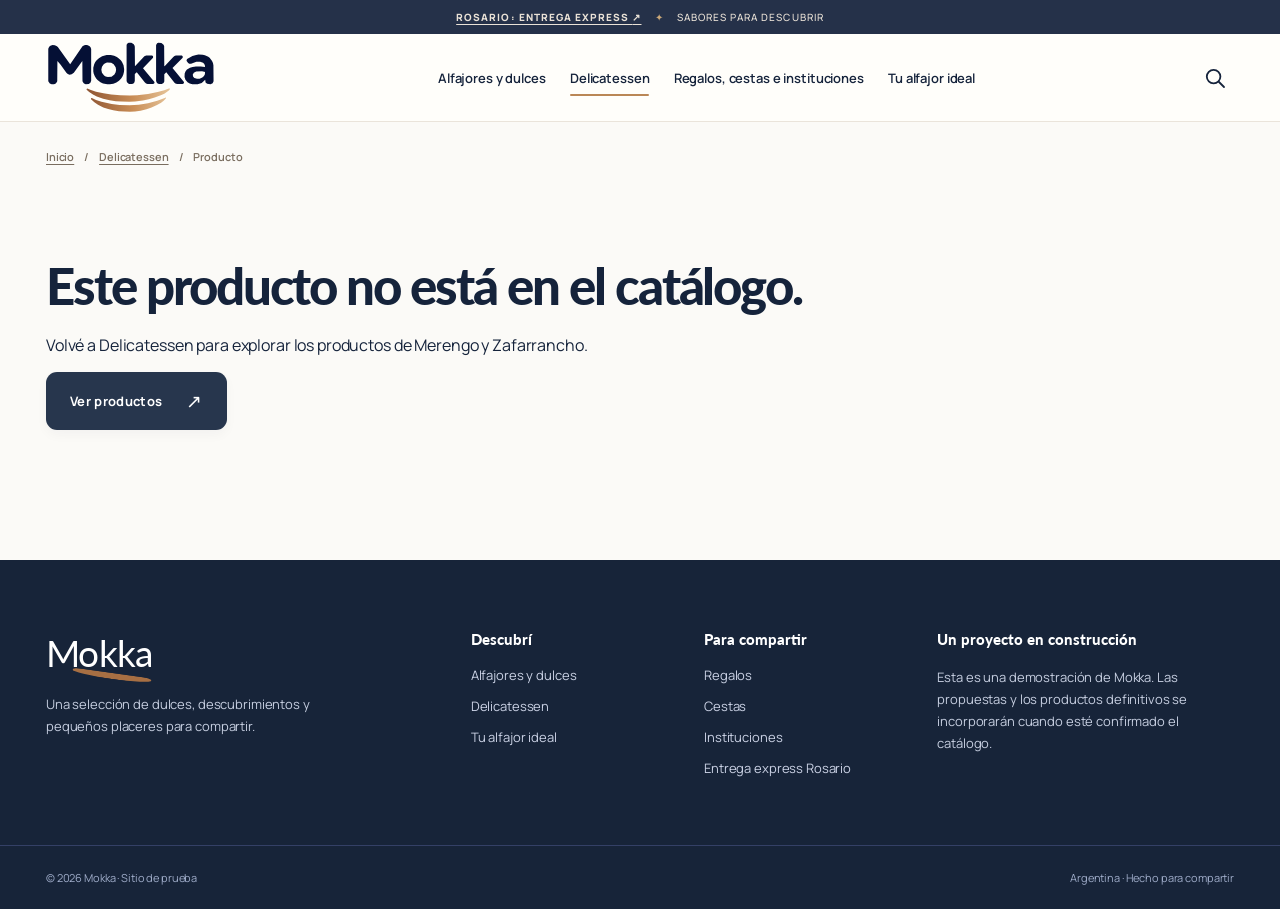
==== commit 0d7417e3: "Extend Delicatessen product detail to support Zafarrancho accessories and honest photo placeholders" ====
--- a/delicatessen-producto.html
+++ b/delicatessen-producto.html
@@ -12,6 +12,7 @@
  <link rel="stylesheet" href="styles.css">
  <script src="pages.js" defer></script>
  <script src="delicatessen-data.js" defer></script>
+ <script src="zafarrancho-data.js" defer></script>
  <script src="delicatessen-producto.js" defer></script>
 </head>
 <body class="inner-page delicatessen-page deli-detail-page">
@@ -48,24 +49,25 @@
   <nav class="deli-detail-breadcrumb" aria-label="Ruta de navegación"><a href="index.html">Inicio</a><span aria-hidden="true">/</span><a href="delicatessen.html">Delicatessen</a><span aria-hidden="true">/</span><span id="deli-detail-crumb">Producto</span></nav>
   <section id="deli-detail-not-found" class="deli-detail-not-found" hidden>
     <h1>Este producto no está en el catálogo.</h1>
-    <p>Volvé a Delicatessen para explorar los productos Merengo.</p>
+    <p>Volvé a Delicatessen para explorar los productos de Merengo y Zafarrancho.</p>
     <a class="btn btn-hot" href="delicatessen.html#catalogo-deli">Ver productos <span aria-hidden="true">↗</span></a>
   </section>
   <div id="deli-detail-content" hidden>
     <section class="deli-detail-columns">
       <div class="deli-detail-photo">
         <img id="deli-detail-image" alt="" width="700" height="700">
-        <span>Fotografía del fabricante. Uso de referencia para el prototipo.</span>
+        <div id="deli-detail-photo-placeholder" class="deli-detail-photo-placeholder" hidden><span id="deli-detail-emoji" aria-hidden="true">📦</span><p>Foto de producto pendiente. Podés verla en la ficha oficial del fabricante.</p></div>
+        <span id="deli-detail-photo-note">Fotografía del fabricante. Uso de referencia para el prototipo.</span>
       </div>
       <div class="deli-detail-description">
-        <div class="deli-detail-eyebrow">MERENGO · <span id="deli-detail-category"></span></div>
+        <div class="deli-detail-eyebrow"><span id="deli-detail-brand">MERENGO</span> · <span id="deli-detail-category"></span></div>
         <h1 id="deli-detail-name"></h1>
         <p id="deli-detail-pack" class="deli-detail-pack"></p>
         <p id="deli-detail-text"></p>
         <div id="deli-detail-tags" class="deli-product-tags"></div>
         <div class="deli-detail-pricing">
           <div class="deli-detail-price" id="deli-detail-price"></div>
-          <span>Precio minorista publicado por Merengo · referencia, no precio de Mokka</span>
+          <span id="deli-detail-pricing-note">Precio minorista del fabricante · referencia, no precio de Mokka</span>
           <a id="deli-detail-source" href="https://alfajoresmerengo.com/productos/" target="_blank" rel="noopener noreferrer">Ver producto y precio en Merengo ↗</a>
         </div>
         <div class="deli-detail-actions">
@@ -83,7 +85,7 @@
     </section>
     <section class="deli-related section">
       <div class="section-heading">
-        <div><span class="eyebrow mini">PARA SEGUIR DESCUBRIENDO</span><h2>Más de Merengo.</h2></div>
+        <div><span class="eyebrow mini">PARA SEGUIR DESCUBRIENDO</span><h2 id="deli-related-title">Más de Merengo.</h2></div>
         <a class="link-arrow" href="delicatessen.html#catalogo-deli">Ver catálogo ↗</a>
       </div>
       <div id="deli-related-grid" class="deli-product-grid"></div>
--- a/styles.css
+++ b/styles.css
@@ -1280,3 +1280,131 @@
     margin:12px 0 17px;
   }
 }
+
+
+
+/* Merengo Delicatessen — official product references with useful categories. */
+.deli-catalog{padding-top:80px;padding-bottom:75px}
+.deli-catalog .section-heading h2{max-width:780px}
+.deli-catalog .section-heading p{max-width:730px;line-height:1.7}
+.deli-catalog-controls{display:flex;align-items:flex-start;justify-content:space-between;flex-wrap:wrap;gap:15px;padding-bottom:25px;border-bottom:1px solid #e6dacb}
+.deli-category-filters{display:flex;flex-wrap:wrap;gap:8px;align-items:center;flex:1;min-width:0}
+.deli-category-pill{background:#f7f0e7;border:1px solid #e2d4c3;border-radius:100px;padding:12px 17px;color:#725a45;font:750 12px/1.2 var(--body-font);white-space:nowrap;min-height:43px;transition:background .17s,color .17s,border .17s}
+.deli-category-pill:hover{background:#ebdcc9}
+.deli-category-pill[aria-pressed="true"]{background:#1d2d43;color:#fff;border-color:#1d2d43}
+.deli-category-pill:focus-visible{outline:3px solid #c69c70;outline-offset:3px}
+.deli-search-box{display:flex;align-items:center;gap:12px;border:1px solid #e0d6c9;border-radius:12px;background:#fffdf8;padding:6px 12px;min-height:44px;min-width:210px;max-width:360px}
+.deli-search-label{color:#866a4d;font:750 11px var(--body-font)}
+.deli-search-box input{width:100%;border:0;outline:0;background:transparent;font:500 12px var(--body-font);color:#192a42}
+.deli-catalog-heading{display:flex;align-items:end;justify-content:space-between;gap:18px;margin:29px 0 21px}
+.deli-catalog-heading h3{font-size:clamp(22px,2.4vw,34px);margin:0 0 5px;color:#1b2d44}
+.deli-catalog-heading p{font:500 12px/1.65 var(--body-font);color:#827467;margin:0}
+#deli-result-count{font:750 12px var(--body-font);color:#856746;white-space:nowrap}
+.deli-product-grid{display:grid;grid-template-columns:repeat(4,minmax(0,1fr));gap:15px}
+.deli-product-card{display:flex;flex-direction:column;min-width:0;background:#fffdf9;border:1px solid #e6dacb;border-radius:17px;overflow:hidden;transition:box-shadow .2s,transform .2s}
+.deli-product-card:hover{transform:translateY(-3px);box-shadow:0 12px 28px #1b203516}
+.deli-product-image{position:relative;display:block;width:100%;aspect-ratio:1/1;background:#f1e9de;overflow:hidden}
+.deli-product-image img{width:100%;height:100%;object-fit:contain;object-position:center;padding:12px;background:#fff}
+.deli-product-image-label{position:absolute;top:12px;left:12px;background:#faf5edec;border:1px solid #e9dfd3;border-radius:30px;padding:5px 10px;font:800 10px var(--body-font);color:#795330}
+.deli-product-card-body{display:flex;flex-direction:column;align-items:flex-start;flex:1;min-width:0;padding:20px 17px 17px}
+.deli-product-eyebrow{font:800 9px/1.4 var(--body-font);letter-spacing:.12em;color:#997348;margin:0 0 9px}
+.deli-product-card h4{font:900 clamp(18px,1.6vw,23px)/1.17 "Lato",Arial,sans-serif;letter-spacing:-.025em;margin:0 0 10px;color:#1c2e45;overflow-wrap:break-word}
+.deli-product-card h4 a:hover{color:#99663a}
+.deli-product-pack{font:750 11px/1.5 var(--body-font);color:#876442;margin:0 0 10px}
+.deli-product-description{font:500 12px/1.66 var(--body-font);color:#68615b;margin:0 0 14px;flex:1}
+.deli-product-tags{display:flex;flex-wrap:wrap;gap:5px;margin:0 0 17px}
+.deli-product-tags span{border-radius:30px;border:1px solid #e4d8c7;background:#f8f1e6;padding:5px 8px;color:#786048;font:700 10px/1.3 var(--body-font)}
+.deli-product-price{font:900 25px/1.1 "Lato",sans-serif;color:#172b43;width:100%;margin-top:auto;border-top:1px solid #ebe1d6;padding-top:16px}
+.deli-product-price small{display:block;color:#88776a;font:600 10px/1.5 var(--body-font);margin-top:5px}
+.deli-product-details-link{display:flex;align-items:center;justify-content:space-between;gap:10px;width:100%;margin-top:15px;padding:11px 12px;border-radius:9px;background:#22354c;color:#fff;font:800 12px var(--body-font)}
+.deli-product-details-link:hover{background:#365371;color:#fff}
+.deli-product-details-link span{font-size:19px}
+.deli-pricing-note{margin-top:24px;max-width:1130px}
+.deli-empty{grid-column:1/-1;border:1px dashed #d4c3ad;padding:40px 20px;text-align:center;border-radius:15px}
+.deli-empty h4{font:900 24px "Lato",sans-serif;margin:0 0 8px}
+.deli-empty p{color:#71675a;font-size:13px}
+.deli-empty button{padding:11px 15px;border:0;border-radius:8px;background:#23384e;color:#fff}
+.deli-seasonal{background:#eee3d5;padding:65px 0}
+.deli-seasonal-inner{display:flex;gap:26px;align-items:center;justify-content:space-between}
+.deli-seasonal h2{font-size:clamp(29px,3.4vw,46px);margin:11px 0 14px}
+.deli-seasonal p{font-size:13px;line-height:1.75;color:#686055;max-width:740px;margin:0}
+.deli-seasonal-link{font:800 12px/1.6 var(--body-font);color:#765034;text-decoration:underline;text-underline-offset:5px;white-space:nowrap}
+
+/* Merengo Delicatessen individual product preview. */
+.deli-detail-main{padding-top:0}
+.deli-detail-breadcrumb{display:flex;align-items:center;gap:10px;flex-wrap:wrap;padding:27px 0 23px;color:#796d5f;font:600 11px/1.5 var(--body-font)}
+.deli-detail-breadcrumb a{text-decoration:underline;text-underline-offset:3px}
+.deli-detail-columns{display:grid;grid-template-columns:minmax(0,1.02fr) minmax(0,.98fr);align-items:start;gap:clamp(25px,5vw,75px);padding:4px 0 55px}
+.deli-detail-photo{background:#fff;position:relative;border:1px solid #e8ded1;border-radius:20px;overflow:hidden;aspect-ratio:1/1;display:flex;align-items:center;justify-content:center}
+.deli-detail-photo img{display:block;width:100%;height:100%;object-fit:contain;padding:23px}
+.deli-detail-photo>span{position:absolute;bottom:14px;left:15px;right:15px;background:#fbf7f1f2;border:1px solid #ebdfd2;padding:8px 10px;border-radius:8px;color:#756b5d;text-align:center;font:600 10px/1.5 var(--body-font)}
+.deli-detail-eyebrow{font:800 11px/1.5 var(--body-font);letter-spacing:.13em;color:#906943;margin:6px 0 16px}
+.deli-detail-description h1{font-size:clamp(37px,4vw,62px);line-height:1.06;letter-spacing:-.035em;margin:0 0 18px}
+.deli-detail-pack{font:800 13px/1.5 var(--body-font);color:#977049;margin:0 0 12px}
+.deli-detail-description>p:not(.deli-detail-pack):not(.deli-detail-disclaimer){font:500 14px/1.72 var(--body-font);color:#6a6159}
+.deli-detail-description .deli-product-tags{margin:20px 0 27px}
+.deli-detail-pricing{border-block:1px solid #e2d6c8;padding:22px 0;display:flex;flex-direction:column;align-items:flex-start;gap:9px}
+.deli-detail-price{font:900 clamp(30px,3vw,46px) "Lato",sans-serif;letter-spacing:-.03em;color:#18304a}
+.deli-detail-pricing>span{font:600 11px/1.6 var(--body-font);color:#796b5e}
+.deli-detail-pricing>a{font:800 11px/1.7 var(--body-font);text-decoration:underline;text-underline-offset:3px;color:#94653c}
+.deli-detail-actions{display:flex;flex-direction:column;align-items:stretch;gap:11px;margin:25px 0 8px}
+.deli-detail-actions .btn{width:100%;white-space:normal;justify-content:center}
+.deli-detail-actions .btn:disabled{opacity:.56;cursor:not-allowed}
+.deli-detail-description .deli-detail-disclaimer{font:500 11px/1.7 var(--body-font);color:#84766c}
+.deli-related{padding-top:60px;padding-bottom:95px}
+.deli-related-item{display:flex;flex-direction:column;min-width:0;border:1px solid #e4d8cb;border-radius:13px;overflow:hidden;background:#fffdf9;transition:transform .2s}
+.deli-related-item:hover{transform:translateY(-3px)}
+.deli-related-image{background:#fff;aspect-ratio:1/1;position:relative}
+.deli-related-image img{width:100%;height:100%;object-fit:contain;padding:10px}
+.deli-related-info{padding:15px;display:flex;flex-direction:column;gap:8px;flex:1}
+.deli-related-info small{font:800 9px var(--body-font);color:#98704a;letter-spacing:.06em}
+.deli-related-info strong{font:900 18px/1.2 "Lato",sans-serif}
+.deli-related-info>span{font:600 11px var(--body-font);color:#776b60}
+.deli-related-info b{font:900 19px "Lato",sans-serif;color:#203148;margin-top:auto}
+.deli-related-info em{font:700 11px var(--body-font);color:#99683f}
+.deli-detail-not-found{padding:65px 0 130px}
+.deli-detail-not-found h1{font-size:clamp(34px,4vw,52px);margin-bottom:18px}
+@media(max-width:1120px){
+  .deli-product-grid{grid-template-columns:repeat(3,minmax(0,1fr))}
+}
+@media(max-width:850px){
+  .deli-product-grid{grid-template-columns:repeat(2,minmax(0,1fr))}
+  .deli-seasonal-inner{flex-direction:column;align-items:flex-start}
+  .deli-detail-columns{grid-template-columns:1fr;gap:19px}
+  .deli-detail-photo{max-height:580px;aspect-ratio:1.2/1}
+}
+@media(max-width:560px){
+  .deli-catalog.wrap{padding-left:9px;padding-right:9px;padding-top:55px}
+  .deli-catalog>.section-heading{padding-inline:9px}
+  .deli-catalog-controls{display:block;padding-inline:7px;padding-bottom:15px}
+  .deli-category-filters{overflow-x:auto;flex-wrap:nowrap;padding:0 0 10px;-webkit-overflow-scrolling:touch;scrollbar-width:thin}
+  .deli-category-pill{padding:10px 13px;font-size:11px;min-height:40px}
+  .deli-search-box{max-width:none;width:100%;margin-top:5px}
+  .deli-catalog-heading{padding-inline:9px;margin:21px 0 15px}
+  .deli-catalog-heading h3{font-size:23px}
+  .deli-catalog-heading p{font-size:11px}
+  .deli-product-grid{grid-template-columns:repeat(2,minmax(0,1fr));gap:8px}
+  .deli-product-card{border-radius:13px}
+  .deli-product-image img{padding:4px}
+  .deli-product-image-label{font-size:9px;top:8px;left:8px}
+  .deli-product-card-body{padding:13px 10px}
+  .deli-product-eyebrow{font-size:8px;letter-spacing:.04em}
+  .deli-product-card h4{font-size:18px;line-height:1.18}
+  .deli-product-description{font-size:11px}
+  .deli-product-pack{font-size:10px}
+  .deli-product-price{font-size:21px}
+  .deli-product-price small{font-size:9px}
+  .deli-product-details-link{font-size:10px;padding:10px 8px}
+  .deli-pricing-note{padding-inline:9px}
+  .deli-seasonal{padding:45px 0}
+  .deli-seasonal h2{font-size:30px}
+  .deli-detail-breadcrumb{font-size:10px;padding:15px 0}
+  .deli-detail-photo{aspect-ratio:1/1;border-radius:12px}
+  .deli-detail-photo img{padding:7px}
+  .deli-detail-photo>span{font-size:9px;bottom:8px;left:8px;right:8px}
+  .deli-detail-description h1{font-size:36px}
+  .deli-detail-pricing{padding:18px 0}
+  .deli-related{padding-top:44px}
+  .deli-related-info{padding:11px}
+  .deli-related-info strong{font-size:16px}
+}
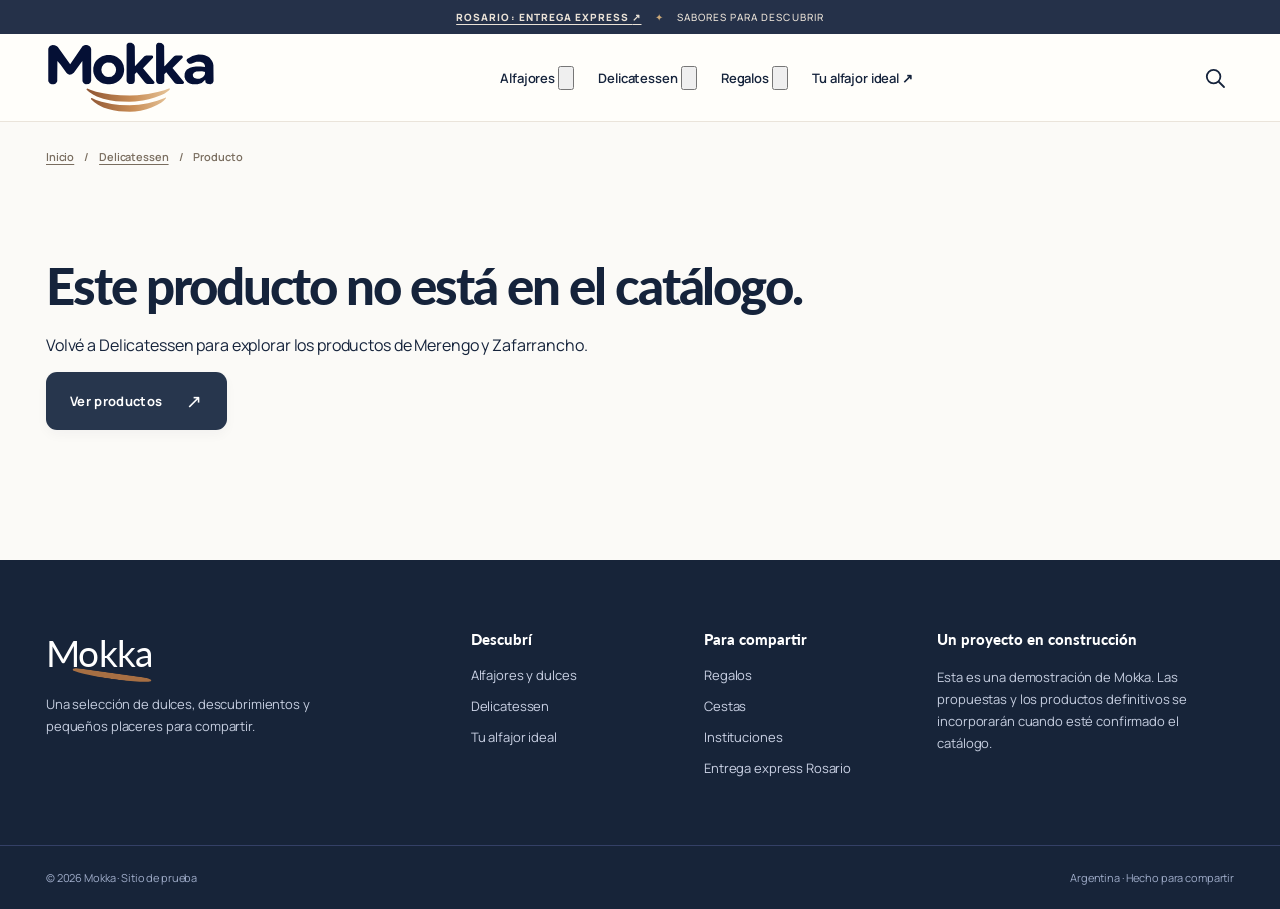
==== commit b61d9787: "Redesign Mokka desktop dropdowns and mobile category menu with featured alfajor finder" ====
--- a/delicatessen-producto.html
+++ b/delicatessen-producto.html
@@ -11,6 +11,7 @@
  <link href="https://fonts.googleapis.com/css2?family=Manrope:wght@400;500;600;700;800&family=Lato:ital,wght@0,400;0,700;0,900;1,900&display=swap" rel="stylesheet">
  <link rel="stylesheet" href="styles.css">
  <script src="pages.js" defer></script>
+  <script src="navigation.js" defer></script>
  <script src="delicatessen-data.js" defer></script>
  <script src="zafarrancho-data.js" defer></script>
  <script src="delicatessen-producto.js" defer></script>
@@ -20,12 +21,44 @@
 <header class="site-header" id="inicio">
   <div class="nav-shell wrap">
     <a class="brand" href="index.html" aria-label="Mokka, volver a Alfajores y dulces"><img src="assets/mokka-logo-premium.svg" alt="Mokka" width="184" height="94"></a>
-    <nav class="desktop-nav" aria-label="Navegación principal">
-      <a href="index.html">Alfajores y dulces</a>
-      <a href="delicatessen.html" class="active" aria-current="page">Delicatessen</a>
-      <a href="regalos.html">Regalos, cestas e instituciones</a>
-      <a href="index.html#descubri">Tu alfajor ideal</a>
-    </nav>
+    <nav class="desktop-nav mokka-primary-nav" aria-label="Navegación principal">
+    <div class="nav-group" data-nav-group>
+      <a class="nav-main-link" href="index.html">Alfajores</a>
+      <button class="nav-chevron" type="button" aria-label="Explorar Alfajores" aria-controls="nav-dropdown-alfajores" aria-expanded="false"><svg aria-hidden="true" viewBox="0 0 16 16" fill="none"><path d="m3.5 6 4.5 4 4.5-4" stroke="currentColor" stroke-width="1.6" stroke-linecap="round" stroke-linejoin="round"/></svg></button>
+      <div class="nav-dropdown" id="nav-dropdown-alfajores" hidden>
+        <span class="nav-dropdown-kicker">ALFAJORES Y DULCES</span>
+        <a href="index.html#marcas">Todas las marcas<span aria-hidden="true">↗</span></a>
+        <a href="index.html#alfajores">Ver todos los alfajores<span aria-hidden="true">↗</span></a>
+        <a href="index.html?marca=Merengo#alfajores">Merengo<span aria-hidden="true">↗</span></a>
+        <a href="index.html?marca=Zafarrancho#alfajores">Zafarrancho<span aria-hidden="true">↗</span></a>
+        <a href="index.html?marca=Saboreé#alfajores">Saboreé<span aria-hidden="true">↗</span></a>
+      </div>
+    </div>
+    <div class="nav-group is-current" data-nav-group>
+      <a class="nav-main-link" href="delicatessen.html" aria-current="page">Delicatessen</a>
+      <button class="nav-chevron" type="button" aria-label="Explorar Delicatessen" aria-controls="nav-dropdown-delicatessen" aria-expanded="false"><svg aria-hidden="true" viewBox="0 0 16 16" fill="none"><path d="m3.5 6 4.5 4 4.5-4" stroke="currentColor" stroke-width="1.6" stroke-linecap="round" stroke-linejoin="round"/></svg></button>
+      <div class="nav-dropdown" id="nav-dropdown-delicatessen" hidden>
+        <span class="nav-dropdown-kicker">SABORES Y ESPECIALIDADES</span>
+        <a href="delicatessen.html#catalogo-deli">Todos los productos<span aria-hidden="true">↗</span></a>
+        <a href="delicatessen.html?categoria=bocaditos#catalogo-deli">Bocaditos<span aria-hidden="true">↗</span></a>
+        <a href="delicatessen.html?categoria=chocolates#catalogo-deli">Bañados en chocolate<span aria-hidden="true">↗</span></a>
+        <a href="delicatessen.html?categoria=dulces#catalogo-deli">Dulce de leche<span aria-hidden="true">↗</span></a>
+        <a href="delicatessen.html#zafarrancho">Modo Zafarrancho<span aria-hidden="true">↗</span></a>
+      </div>
+    </div>
+    <div class="nav-group" data-nav-group>
+      <a class="nav-main-link" href="regalos.html">Regalos</a>
+      <button class="nav-chevron" type="button" aria-label="Explorar Regalos" aria-controls="nav-dropdown-regalos" aria-expanded="false"><svg aria-hidden="true" viewBox="0 0 16 16" fill="none"><path d="m3.5 6 4.5 4 4.5-4" stroke="currentColor" stroke-width="1.6" stroke-linecap="round" stroke-linejoin="round"/></svg></button>
+      <div class="nav-dropdown" id="nav-dropdown-regalos" hidden>
+        <span class="nav-dropdown-kicker">PARA CADA OCASIÓN</span>
+        <a href="regalos.html#propuestas">Todos los regalos<span aria-hidden="true">↗</span></a>
+        <a href="regalos.html#regalos">Regalos personales<span aria-hidden="true">↗</span></a>
+        <a href="regalos.html#cestas">Cestas gourmet<span aria-hidden="true">↗</span></a>
+        <a href="regalos.html#instituciones">Empresas e instituciones<span aria-hidden="true">↗</span></a>
+      </div>
+    </div>
+    <a class="nav-discovery" href="index.html#descubri">Tu alfajor ideal <span aria-hidden="true">↗</span></a>
+  </nav>
     <div class="nav-actions">
       <a class="icon-btn" href="index.html#alfajores" aria-label="Explorar el catálogo de alfajores" title="Ver alfajores">
         <svg viewBox="0 0 24 24" fill="none" aria-hidden="true"><circle cx="10.6" cy="10.6" r="6.8"/><path d="m16 16 5 5"/></svg>
@@ -35,13 +68,47 @@
       </button>
     </div>
   </div>
-  <nav id="mobile-nav" class="mobile-nav" aria-label="Navegación móvil" hidden>
-    <a href="index.html">Alfajores y dulces</a>
-    <a href="delicatessen.html" aria-current="page">Delicatessen</a>
-    <a href="regalos.html">Regalos, cestas e instituciones</a>
-    <a href="index.html#descubri">Tu alfajor ideal</a>
-  
-    <a href="rosario.html">Entrega express Rosario</a>
+  <nav id="mobile-nav" class="mobile-nav mokka-mobile-nav" aria-label="Navegación móvil" hidden>
+    <div class="mobile-nav-group">
+      <div class="mobile-nav-row">
+        <a href="index.html" class="mobile-nav-main">Alfajores</a>
+        <button class="mobile-nav-chevron" type="button" aria-controls="mobile-dropdown-alfajores" aria-expanded="false" aria-label="Mostrar opciones de Alfajores"><svg aria-hidden="true" viewBox="0 0 16 16" fill="none"><path d="m3.5 6 4.5 4 4.5-4" stroke="currentColor" stroke-width="1.6" stroke-linecap="round" stroke-linejoin="round"/></svg></button>
+      </div>
+      <div id="mobile-dropdown-alfajores" class="mobile-nav-dropdown" hidden>
+        <a href="index.html#marcas">Todas las marcas</a>
+        <a href="index.html#alfajores">Ver todos los alfajores</a>
+        <a href="index.html?marca=Merengo#alfajores">Merengo</a>
+        <a href="index.html?marca=Zafarrancho#alfajores">Zafarrancho</a>
+        <a href="index.html?marca=Saboreé#alfajores">Saboreé</a>
+      </div>
+    </div>
+    <div class="mobile-nav-group is-current">
+      <div class="mobile-nav-row">
+        <a href="delicatessen.html" class="mobile-nav-main" aria-current="page">Delicatessen</a>
+        <button class="mobile-nav-chevron" type="button" aria-controls="mobile-dropdown-delicatessen" aria-expanded="false" aria-label="Mostrar opciones de Delicatessen"><svg aria-hidden="true" viewBox="0 0 16 16" fill="none"><path d="m3.5 6 4.5 4 4.5-4" stroke="currentColor" stroke-width="1.6" stroke-linecap="round" stroke-linejoin="round"/></svg></button>
+      </div>
+      <div id="mobile-dropdown-delicatessen" class="mobile-nav-dropdown" hidden>
+        <a href="delicatessen.html#catalogo-deli">Todos los productos</a>
+        <a href="delicatessen.html?categoria=bocaditos#catalogo-deli">Bocaditos</a>
+        <a href="delicatessen.html?categoria=chocolates#catalogo-deli">Bañados en chocolate</a>
+        <a href="delicatessen.html?categoria=dulces#catalogo-deli">Dulce de leche</a>
+        <a href="delicatessen.html#zafarrancho">Modo Zafarrancho</a>
+      </div>
+    </div>
+    <div class="mobile-nav-group">
+      <div class="mobile-nav-row">
+        <a href="regalos.html" class="mobile-nav-main">Regalos</a>
+        <button class="mobile-nav-chevron" type="button" aria-controls="mobile-dropdown-regalos" aria-expanded="false" aria-label="Mostrar opciones de Regalos"><svg aria-hidden="true" viewBox="0 0 16 16" fill="none"><path d="m3.5 6 4.5 4 4.5-4" stroke="currentColor" stroke-width="1.6" stroke-linecap="round" stroke-linejoin="round"/></svg></button>
+      </div>
+      <div id="mobile-dropdown-regalos" class="mobile-nav-dropdown" hidden>
+        <a href="regalos.html#propuestas">Todos los regalos</a>
+        <a href="regalos.html#regalos">Regalos personales</a>
+        <a href="regalos.html#cestas">Cestas gourmet</a>
+        <a href="regalos.html#instituciones">Empresas e instituciones</a>
+      </div>
+    </div>
+    <a class="mobile-nav-discovery" href="index.html#descubri">Tu alfajor ideal <span aria-hidden="true">↗</span></a>
+    <a class="mobile-nav-rosario" href="rosario.html">Entrega express en Rosario <span aria-hidden="true">↗</span></a>
   </nav>
 </header>
 
--- a/styles.css
+++ b/styles.css
@@ -1408,3 +1408,48 @@
   .deli-related-info{padding:11px}
   .deli-related-info strong{font-size:16px}
 }
+
+
+/* Zafarrancho merchandise lives outside Delicatessen's food filters. */
+.deli-merch-section{padding-top:55px;padding-bottom:80px}
+.deli-merch-section .section-heading p{max-width:780px;line-height:1.75}
+.deli-merch-jump{display:inline-flex;align-items:center;justify-content:center;min-height:43px;font:750 12px/1.3 var(--body-font);border:1px solid #d2b496;color:#795134;padding:10px 14px;border-radius:99px;background:#fff8ee;white-space:nowrap}
+.deli-merch-jump:hover{background:#efe0cc}
+.deli-merch-grid{display:grid;grid-template-columns:repeat(2,minmax(0,1fr));gap:16px;max-width:1020px}
+.deli-merch-card{min-width:0;display:grid;grid-template-columns:minmax(0,.85fr) minmax(0,1.15fr);overflow:hidden;background:#fffdf9;border:1px solid #e6daca;border-radius:17px}
+.deli-merch-visual{display:flex;flex-direction:column;align-items:center;justify-content:center;text-align:center;gap:15px;background:linear-gradient(145deg,#eff4f7,#e2e9ec);padding:20px 15px;min-height:260px}
+.deli-merch-illustration{display:grid;place-items:center;width:106px;height:106px;font-size:66px;line-height:1;border-radius:50%;background:#fffdf9;border:1px solid #d5e0e6}
+.deli-merch-photo-note{max-width:180px;color:#64748a;font:700 10px/1.55 var(--body-font)}
+.deli-merch-info{min-width:0;display:flex;flex-direction:column;align-items:flex-start;gap:11px;padding:23px 21px}
+.deli-merch-info h3{font:900 clamp(20px,2vw,29px)/1.14 "Lato",Arial,sans-serif;margin:0;letter-spacing:-.027em;color:#172c44}
+.deli-merch-info>p{font:500 12px/1.65 var(--body-font);color:#696159;margin:0;flex:1}
+.deli-merch-info .deli-product-tags{margin:0}
+.deli-merch-info .deli-product-price{font-size:26px}
+.deli-merch-info .deli-product-details-link{margin-top:0}
+.deli-detail-photo-placeholder{display:flex;flex-direction:column;align-items:center;justify-content:center;gap:12px;max-width:80%;text-align:center}
+.deli-detail-photo-placeholder>span{font-size:110px;line-height:1.25}
+.deli-detail-photo-placeholder p{max-width:280px;font:700 12px/1.7 var(--body-font);color:#677387;margin:0}
+.deli-merch-related-icon{display:flex;align-items:center;justify-content:center;min-height:100%;background:#e9eff1;font-size:74px}
+@media(max-width:1100px){
+ .deli-merch-card{grid-template-columns:1fr}
+ .deli-merch-visual{min-height:190px}
+ .deli-merch-info{flex:1}
+}
+@media(max-width:850px){
+ .deli-merch-grid{max-width:none}
+ .deli-merch-jump{margin-top:7px}
+}
+@media(max-width:560px){
+ .deli-merch-section.wrap{padding:48px 9px 60px}
+ .deli-merch-section>.section-heading{padding-inline:9px}
+ .deli-merch-grid{gap:8px}
+ .deli-merch-card{border-radius:12px}
+ .deli-merch-visual{min-height:150px;padding:16px 9px;gap:9px}
+ .deli-merch-illustration{width:78px;height:78px;font-size:45px}
+ .deli-merch-photo-note{font-size:9px}
+ .deli-merch-info{padding:13px 10px;gap:8px}
+ .deli-merch-info h3{font-size:19px}
+ .deli-merch-info>p{font-size:11px}
+ .deli-merch-info .deli-product-price{font-size:21px}
+ .deli-detail-photo-placeholder>span{font-size:76px}
+}
